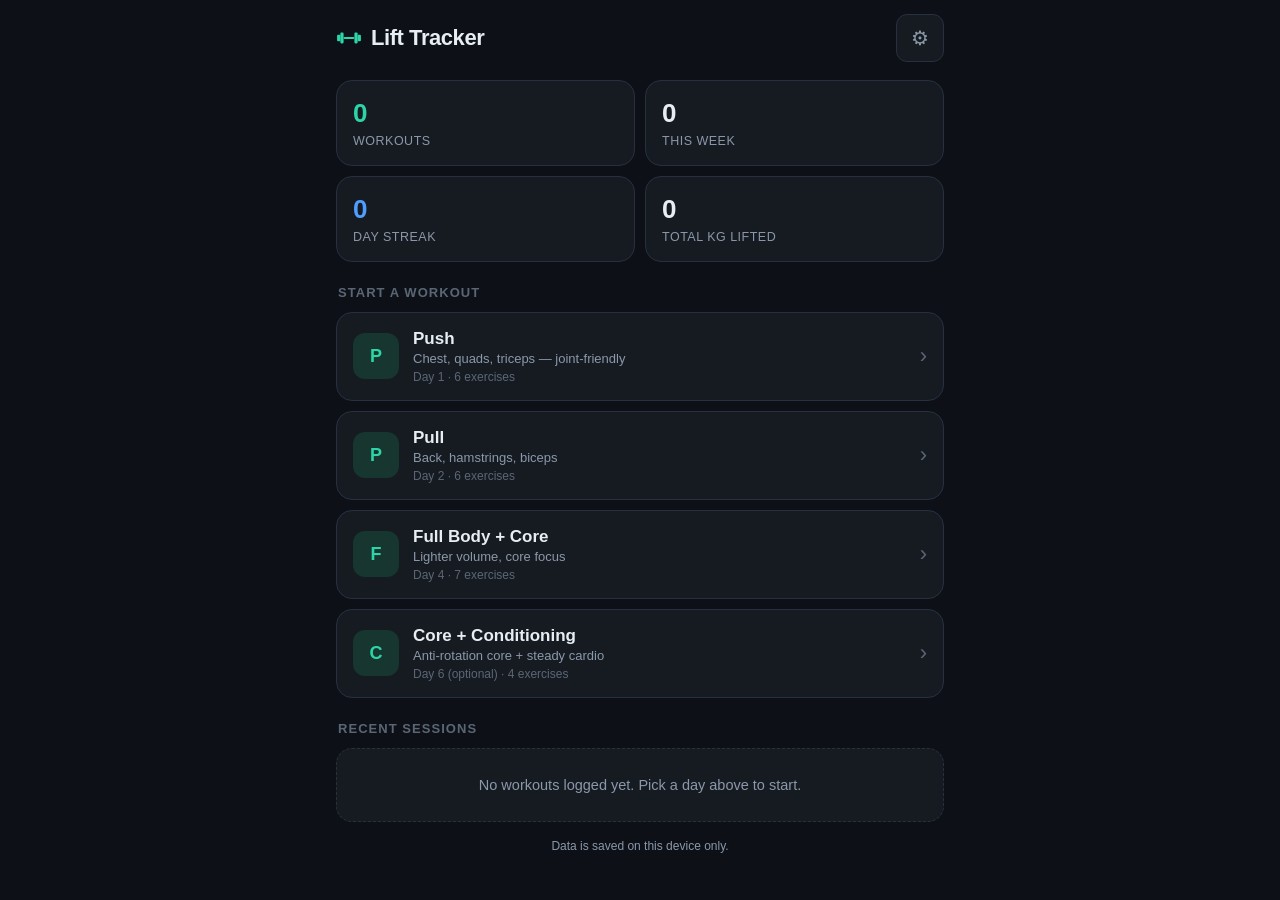
==== index.html @ 0fde4676 "Initial commit: Lift Tracker (mobile workout tracker PWA) Mobile-first workout tracker for the Fat L" ====
<!DOCTYPE html>
<html lang="en">
<head>
  <meta charset="UTF-8" />
  <meta name="viewport" content="width=device-width, initial-scale=1.0, viewport-fit=cover, maximum-scale=1.0, user-scalable=no" />
  <meta name="theme-color" content="#0d1117" />
  <title>Lift Tracker</title>

  <!-- PWA: installable + offline -->
  <link rel="manifest" href="manifest.webmanifest" />
  <link rel="icon" href="icon.svg" type="image/svg+xml" />
  <link rel="apple-touch-icon" href="icon.svg" />
  <meta name="apple-mobile-web-app-capable" content="yes" />
  <meta name="apple-mobile-web-app-status-bar-style" content="black-translucent" />
  <meta name="apple-mobile-web-app-title" content="Lift" />

  <link rel="stylesheet" href="css/styles.css" />
</head>
<body>
  <!-- The whole app renders into #app from js/app.js -->
  <div id="app"></div>

  <!-- Rest timer overlay (hidden until a set is completed) -->
  <div id="timer-sheet" class="sheet" hidden>
    <div class="sheet-backdrop" data-close-timer></div>
    <div class="sheet-body" role="dialog" aria-label="Rest timer">
      <div class="timer-label">REST</div>
      <div id="timer-count" class="timer-count">1:30</div>
      <svg class="timer-ring" viewBox="0 0 120 120" aria-hidden="true">
        <circle class="ring-track" cx="60" cy="60" r="54" />
        <circle id="ring-progress" class="ring-progress" cx="60" cy="60" r="54" />
      </svg>

      <div class="timer-presets" id="timer-presets"></div>

      <div class="timer-controls">
        <button class="tbtn" id="timer-minus">−15s</button>
        <button class="tbtn tbtn-pause" id="timer-pause">Pause</button>
        <button class="tbtn" id="timer-plus">+15s</button>
      </div>
      <button class="btn btn-ghost timer-skip" id="timer-skip">Skip rest</button>
    </div>
  </div>

  <script src="js/plan.js"></script>
  <script src="js/app.js"></script>
</body>
</html>
---- css/styles.css ----
/* =========================================================================
   Lift Tracker — mobile-first dark theme.
   Big tap targets, high contrast, glance-able in the gym.
   ========================================================================= */

:root {
  --bg: #0d1117;
  --bg-elev: #161b22;
  --bg-elev-2: #1c2430;
  --line: #283040;
  --text: #e6edf3;
  --text-dim: #8b98a9;
  --text-faint: #5b6675;
  --accent: #2dd4a7;      /* teal-green */
  --accent-dim: #16362f;
  --accent-2: #4f9dff;    /* blue for secondary stats */
  --warn: #f0a24b;
  --danger: #f2617a;
  --radius: 16px;
  --radius-sm: 11px;
  --tap: 48px;            /* min touch target */
  --safe-top: env(safe-area-inset-top, 0px);
  --safe-bottom: env(safe-area-inset-bottom, 0px);
}

* { box-sizing: border-box; -webkit-tap-highlight-color: transparent; }

html, body {
  margin: 0;
  padding: 0;
  background: var(--bg);
  color: var(--text);
  font-family: -apple-system, BlinkMacSystemFont, 'Segoe UI', Roboto, Helvetica, Arial, sans-serif;
  font-size: 16px;
  line-height: 1.4;
  -webkit-font-smoothing: antialiased;
  overscroll-behavior-y: none;
}

body { padding-bottom: calc(24px + var(--safe-bottom)); }

button { font-family: inherit; cursor: pointer; }
input { font-family: inherit; }

#app {
  max-width: 640px;
  margin: 0 auto;
  padding: calc(14px + var(--safe-top)) 16px 0;
}

/* ---------- Header ---------- */
.app-header {
  display: flex;
  align-items: center;
  justify-content: space-between;
  gap: 12px;
  margin-bottom: 18px;
}
.app-header h1 {
  font-size: 22px;
  font-weight: 800;
  letter-spacing: -0.02em;
  margin: 0;
  display: flex;
  align-items: center;
  gap: 9px;
}
.app-header .logo {
  width: 26px; height: 26px;
  display: inline-block;
}
.header-actions { display: flex; gap: 8px; }

/* ---------- Buttons ---------- */
.btn {
  display: inline-flex;
  align-items: center;
  justify-content: center;
  gap: 8px;
  min-height: var(--tap);
  padding: 0 18px;
  border: none;
  border-radius: var(--radius-sm);
  background: var(--accent);
  color: #05231c;
  font-size: 16px;
  font-weight: 700;
  transition: transform .06s ease, filter .15s ease;
}
.btn:active { transform: scale(.97); }
.btn-block { width: 100%; }
.btn-ghost {
  background: transparent;
  color: var(--text-dim);
  border: 1px solid var(--line);
}
.btn-danger { background: var(--danger); color: #2a0710; }
.btn-lg { min-height: 56px; font-size: 17px; }

.icon-btn {
  width: var(--tap); height: var(--tap);
  display: inline-flex; align-items: center; justify-content: center;
  background: var(--bg-elev);
  border: 1px solid var(--line);
  border-radius: var(--radius-sm);
  color: var(--text-dim);
  font-size: 20px;
}

/* ---------- Stat cards ---------- */
.stat-grid {
  display: grid;
  grid-template-columns: repeat(2, 1fr);
  gap: 10px;
  margin-bottom: 20px;
}
.stat {
  background: var(--bg-elev);
  border: 1px solid var(--line);
  border-radius: var(--radius);
  padding: 14px 16px;
}
.stat .num { font-size: 26px; font-weight: 800; letter-spacing: -0.02em; }
.stat .lbl { font-size: 12.5px; color: var(--text-dim); margin-top: 2px; text-transform: uppercase; letter-spacing: .04em; }
.stat.accent .num { color: var(--accent); }
.stat.blue .num { color: var(--accent-2); }

/* ---------- Section headings ---------- */
.section-title {
  font-size: 13px;
  text-transform: uppercase;
  letter-spacing: .08em;
  color: var(--text-faint);
  margin: 22px 2px 10px;
  font-weight: 700;
}

/* ---------- Resume banner ---------- */
.resume {
  background: linear-gradient(135deg, var(--accent-dim), var(--bg-elev));
  border: 1px solid #1e5346;
  border-radius: var(--radius);
  padding: 16px;
  margin-bottom: 18px;
  display: flex;
  align-items: center;
  justify-content: space-between;
  gap: 12px;
}
.resume .r-title { font-weight: 700; }
.resume .r-sub { font-size: 13px; color: var(--text-dim); margin-top: 2px; }

/* ---------- Day cards ---------- */
.day-card {
  width: 100%;
  text-align: left;
  background: var(--bg-elev);
  border: 1px solid var(--line);
  border-radius: var(--radius);
  padding: 16px;
  margin-bottom: 10px;
  display: flex;
  align-items: center;
  gap: 14px;
  color: var(--text);
}
.day-card:active { transform: scale(.99); }
.day-card .badge {
  flex: 0 0 auto;
  width: 46px; height: 46px;
  border-radius: 12px;
  background: var(--accent-dim);
  color: var(--accent);
  display: flex; align-items: center; justify-content: center;
  font-weight: 800; font-size: 18px;
}
.day-card .dc-name { font-weight: 700; font-size: 17px; }
.day-card .dc-sub { font-size: 13px; color: var(--text-dim); margin-top: 2px; }
.day-card .dc-meta { font-size: 12px; color: var(--text-faint); margin-top: 4px; }
.day-card .chev { margin-left: auto; color: var(--text-faint); font-size: 22px; }

/* ---------- History list ---------- */
.hist-item {
  background: var(--bg-elev);
  border: 1px solid var(--line);
  border-radius: var(--radius-sm);
  padding: 12px 14px;
  margin-bottom: 8px;
  display: flex;
  align-items: center;
  gap: 12px;
}
.hist-item .h-day { font-weight: 700; }
.hist-item .h-date { font-size: 12.5px; color: var(--text-dim); margin-top: 1px; }
.hist-item .h-vol { margin-left: auto; text-align: right; }
.hist-item .h-vol .v { font-weight: 700; color: var(--accent); }
.hist-item .h-vol .l { font-size: 11px; color: var(--text-faint); text-transform: uppercase; }

/* ---------- Personal bests ---------- */
.pb-row {
  display: flex; align-items: baseline; justify-content: space-between;
  padding: 11px 2px;
  border-bottom: 1px solid var(--line);
}
.pb-row:last-child { border-bottom: none; }
.pb-name { font-size: 14.5px; }
.pb-val { font-weight: 700; }
.pb-val small { color: var(--text-faint); font-weight: 500; font-size: 12px; }

/* ---------- Empty state ---------- */
.empty {
  text-align: center;
  color: var(--text-dim);
  padding: 26px 16px;
  background: var(--bg-elev);
  border: 1px dashed var(--line);
  border-radius: var(--radius);
  font-size: 14.5px;
}

/* ---------- Workout view ---------- */
.wk-head {
  display: flex; align-items: center; gap: 12px; margin-bottom: 6px;
}
.wk-head .wk-title { font-size: 20px; font-weight: 800; }
.wk-head .wk-sub { font-size: 13px; color: var(--text-dim); }
.wk-timerbar {
  display: flex; align-items: center; justify-content: space-between;
  gap: 10px;
  background: var(--bg-elev);
  border: 1px solid var(--line);
  border-radius: var(--radius-sm);
  padding: 10px 12px 10px 14px;
  margin: 12px 0 16px;
}
.wk-timerbar .tb-label { font-size: 13px; color: var(--text-dim); }
.wk-timerbar .tb-label b { color: var(--text); }
.rest-chips { display: flex; gap: 6px; flex-wrap: wrap; }
.chip {
  min-height: 38px;
  padding: 0 12px;
  border-radius: 9px;
  border: 1px solid var(--line);
  background: var(--bg-elev-2);
  color: var(--text-dim);
  font-size: 14px;
  font-weight: 600;
}
.chip.active { background: var(--accent); color: #05231c; border-color: var(--accent); }

/* warm-up */
.warmup {
  background: var(--bg-elev);
  border: 1px solid var(--line);
  border-radius: var(--radius);
  margin-bottom: 16px;
  overflow: hidden;
}
.warmup summary {
  list-style: none;
  padding: 14px 16px;
  font-weight: 700;
  display: flex; align-items: center; gap: 8px;
  cursor: pointer;
}
.warmup summary::-webkit-details-marker { display: none; }
.warmup summary .wu-i { color: var(--warn); }
.warmup ol { margin: 0; padding: 0 18px 14px 34px; color: var(--text-dim); font-size: 14px; }
.warmup li { margin: 5px 0; }

/* exercise block */
.exercise {
  background: var(--bg-elev);
  border: 1px solid var(--line);
  border-radius: var(--radius);
  margin-bottom: 12px;
  overflow: hidden;
}
.exercise.done-all { border-color: #1e5346; }
.ex-head { padding: 14px 16px 10px; }
.ex-title-row { display: flex; align-items: center; gap: 10px; }
.ex-name { font-weight: 700; font-size: 16.5px; flex: 1; }
.ex-target {
  font-size: 12px; color: var(--accent);
  background: var(--accent-dim); padding: 3px 9px; border-radius: 999px;
  white-space: nowrap;
}
.ex-note { font-size: 12.5px; color: var(--text-dim); margin-top: 6px; }

.sets { padding: 4px 10px 12px; }
.set-row {
  display: grid;
  grid-template-columns: 34px 1fr 1fr 52px;
  align-items: center;
  gap: 8px;
  padding: 6px 6px;
  border-radius: 10px;
}
.set-row.done { background: var(--accent-dim); }
.set-row .set-n {
  font-size: 13px; color: var(--text-faint); font-weight: 700; text-align: center;
}
.field { position: relative; }
.field input {
  width: 100%;
  height: 46px;
  background: var(--bg-elev-2);
  border: 1px solid var(--line);
  border-radius: 10px;
  color: var(--text);
  font-size: 17px;
  font-weight: 600;
  text-align: center;
  padding: 0 4px;
  -moz-appearance: textfield;
}
.field input::-webkit-outer-spin-button,
.field input::-webkit-inner-spin-button { -webkit-appearance: none; margin: 0; }
.field input:focus { outline: none; border-color: var(--accent); }
.field .unit {
  position: absolute; right: 8px; bottom: 4px;
  font-size: 9px; color: var(--text-faint); text-transform: uppercase; letter-spacing: .04em;
  pointer-events: none;
}
.field.hide-weight input { color: var(--text-faint); }

.set-check {
  width: 46px; height: 46px;
  border-radius: 12px;
  border: 2px solid var(--line);
  background: var(--bg-elev-2);
  color: var(--text-faint);
  font-size: 20px;
  display: flex; align-items: center; justify-content: center;
  transition: background .12s ease, border-color .12s ease, color .12s ease;
}
.set-check.on {
  background: var(--accent); border-color: var(--accent); color: #05231c;
}

.set-head {
  display: grid;
  grid-template-columns: 34px 1fr 1fr 52px;
  gap: 8px;
  padding: 0 6px 2px;
  font-size: 10.5px; color: var(--text-faint);
  text-transform: uppercase; letter-spacing: .05em; text-align: center;
}
.set-head span:first-child { text-align: center; }

.add-set {
  width: 100%;
  background: transparent;
  border: 1px dashed var(--line);
  color: var(--text-dim);
  border-radius: 10px;
  height: 40px;
  font-size: 13px;
  font-weight: 600;
  margin-top: 4px;
}

.last-hint {
  font-size: 11.5px; color: var(--text-faint);
  padding: 0 16px 12px;
}
.last-hint b { color: var(--text-dim); }

/* sticky finish bar */
.finish-bar {
  position: sticky;
  bottom: 0;
  margin: 18px -16px 0;
  padding: 12px 16px calc(12px + var(--safe-bottom));
  background: linear-gradient(to top, var(--bg) 60%, transparent);
  display: flex; gap: 10px;
}

/* ---------- Rest timer sheet ---------- */
.sheet { position: fixed; inset: 0; z-index: 50; display: flex; align-items: flex-end; }
.sheet[hidden] { display: none; }
.sheet-backdrop { position: absolute; inset: 0; background: rgba(0,0,0,.55); backdrop-filter: blur(2px); }
.sheet-body {
  position: relative;
  width: 100%;
  max-width: 640px;
  margin: 0 auto;
  background: var(--bg-elev);
  border: 1px solid var(--line);
  border-bottom: none;
  border-radius: 22px 22px 0 0;
  padding: 22px 20px calc(24px + var(--safe-bottom));
  text-align: center;
  animation: slideUp .22s ease;
}
@keyframes slideUp { from { transform: translateY(100%); } to { transform: translateY(0); } }

.timer-label { font-size: 12px; letter-spacing: .22em; color: var(--text-dim); font-weight: 700; }
.timer-count { font-size: 68px; font-weight: 800; letter-spacing: -0.02em; margin: 2px 0 6px; font-variant-numeric: tabular-nums; }
.timer-count.done { color: var(--accent); }

.timer-ring { position: absolute; top: 18px; right: 20px; width: 54px; height: 54px; transform: rotate(-90deg); }
.ring-track { fill: none; stroke: var(--line); stroke-width: 8; }
.ring-progress { fill: none; stroke: var(--accent); stroke-width: 8; stroke-linecap: round;
  stroke-dasharray: 339.292; stroke-dashoffset: 0; transition: stroke-dashoffset .3s linear; }

.timer-presets { display: flex; gap: 8px; justify-content: center; flex-wrap: wrap; margin: 6px 0 16px; }

.timer-controls { display: flex; gap: 10px; justify-content: center; margin-bottom: 12px; }
.tbtn {
  min-width: 88px; min-height: 52px;
  border-radius: 13px;
  border: 1px solid var(--line);
  background: var(--bg-elev-2);
  color: var(--text);
  font-size: 16px; font-weight: 700;
}
.tbtn-pause { background: var(--accent); color: #05231c; border-color: var(--accent); min-width: 120px; }
.tbtn-pause.paused { background: var(--warn); color: #2a1602; border-color: var(--warn); }
.timer-skip { width: 100%; }

/* ---------- Settings sheet reuse ---------- */
.settings-row {
  display: flex; align-items: center; justify-content: space-between;
  padding: 14px 2px; border-bottom: 1px solid var(--line);
}
.settings-row:last-child { border-bottom: none; }
.settings-row .sr-label { font-weight: 600; }
.settings-row .sr-sub { font-size: 12.5px; color: var(--text-dim); margin-top: 2px; }

/* toggle */
.toggle { width: 52px; height: 30px; border-radius: 999px; background: var(--line); border: none; position: relative; transition: background .15s; }
.toggle.on { background: var(--accent); }
.toggle::after { content: ''; position: absolute; top: 3px; left: 3px; width: 24px; height: 24px; border-radius: 50%; background: #fff; transition: transform .15s; }
.toggle.on::after { transform: translateX(22px); }

.mini-input {
  width: 84px; height: 44px; text-align: center;
  background: var(--bg-elev-2); border: 1px solid var(--line); border-radius: 10px;
  color: var(--text); font-size: 16px; font-weight: 700;
}

/* toast */
.toast {
  position: fixed; left: 50%; bottom: calc(20px + var(--safe-bottom));
  transform: translateX(-50%) translateY(20px);
  background: var(--bg-elev-2); color: var(--text);
  border: 1px solid var(--line); border-radius: 999px;
  padding: 11px 20px; font-size: 14px; font-weight: 600;
  opacity: 0; transition: opacity .2s, transform .2s; z-index: 60;
  pointer-events: none; box-shadow: 0 8px 30px rgba(0,0,0,.4);
}
.toast.show { opacity: 1; transform: translateX(-50%) translateY(0); }

.muted { color: var(--text-dim); }
.center { text-align: center; }
.mt8 { margin-top: 8px; } .mt16 { margin-top: 16px; }
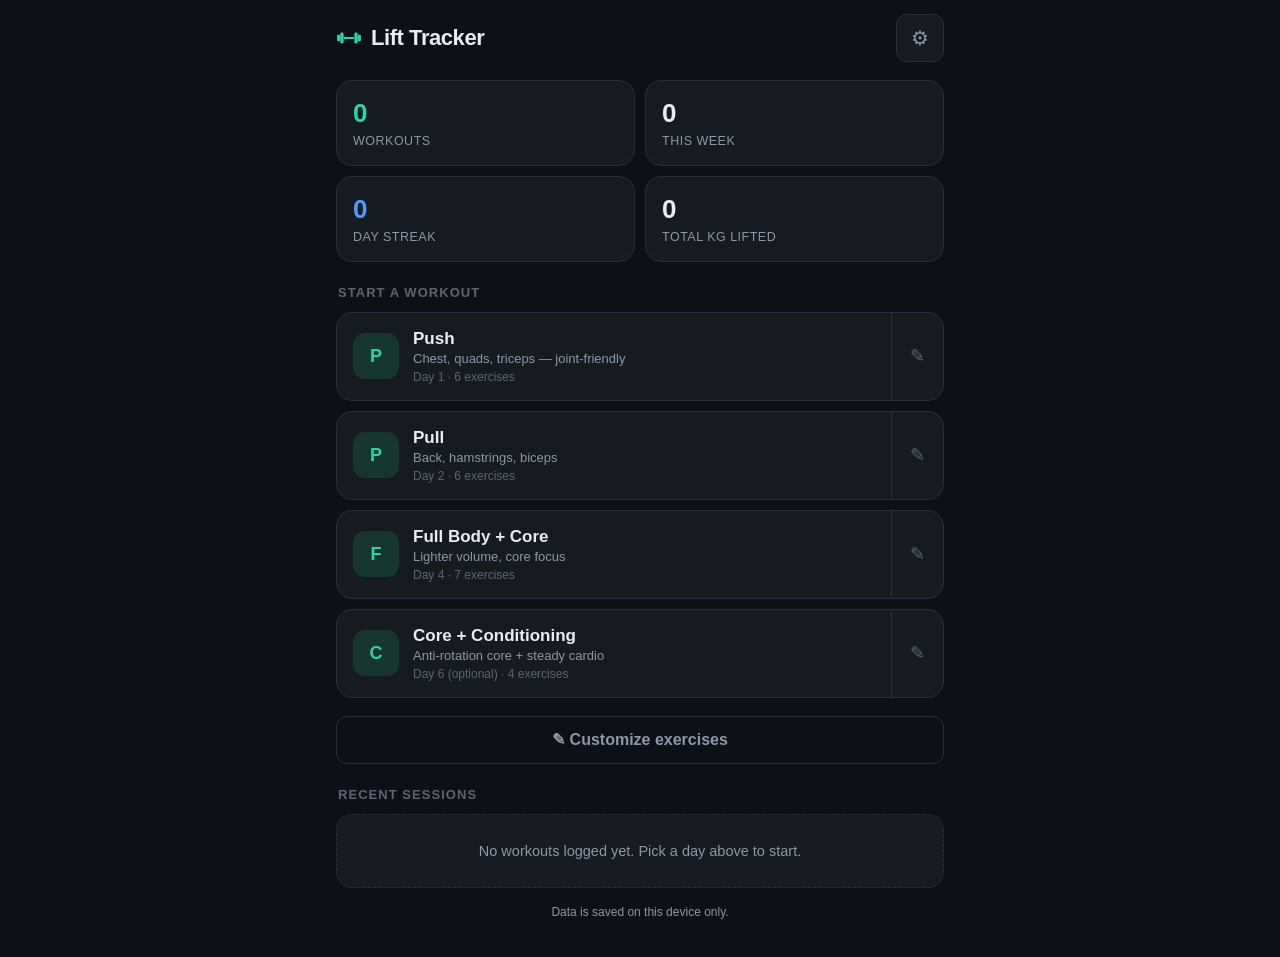
==== commit 2c304215: "Add a preloaded, searchable exercise library to pick from New "Add from library" flow in the plan ed" ====
--- a/index.html
+++ b/index.html
@@ -43,6 +43,7 @@
   </div>
 
   <script src="js/plan.js"></script>
+  <script src="js/exercises.js"></script>
   <script src="js/app.js"></script>
 </body>
 </html>
--- a/css/styles.css
+++ b/css/styles.css
@@ -152,19 +152,29 @@
 
 /* ---------- Day cards ---------- */
 .day-card {
-  width: 100%;
+  background: var(--bg-elev);
+  border: 1px solid var(--line);
+  border-radius: var(--radius);
+  margin-bottom: 10px;
+  display: flex;
+  align-items: stretch;
+  overflow: hidden;
+  color: var(--text);
+}
+.dc-hit {
+  flex: 1;
+  min-width: 0;
+  display: flex;
+  align-items: center;
+  gap: 14px;
+  padding: 16px;
+  background: transparent;
+  border: none;
+  color: inherit;
   text-align: left;
-  background: var(--bg-elev);
-  border: 1px solid var(--line);
-  border-radius: var(--radius);
-  padding: 16px;
-  margin-bottom: 10px;
-  display: flex;
-  align-items: center;
-  gap: 14px;
-  color: var(--text);
-}
-.day-card:active { transform: scale(.99); }
+}
+.dc-hit:active { transform: scale(.99); }
+.dc-text { min-width: 0; }
 .day-card .badge {
   flex: 0 0 auto;
   width: 46px; height: 46px;
@@ -177,10 +187,125 @@
 .day-card .dc-name { font-weight: 700; font-size: 17px; }
 .day-card .dc-sub { font-size: 13px; color: var(--text-dim); margin-top: 2px; }
 .day-card .dc-meta { font-size: 12px; color: var(--text-faint); margin-top: 4px; }
-.day-card .chev { margin-left: auto; color: var(--text-faint); font-size: 22px; }
+.day-card .chev { align-self: center; color: var(--text-faint); font-size: 22px; padding-right: 14px; }
+.dc-edit {
+  flex: 0 0 auto;
+  width: 52px;
+  background: transparent;
+  border: none;
+  border-left: 1px solid var(--line);
+  color: var(--text-faint);
+  font-size: 18px;
+}
+.dc-edit:active { background: var(--bg-elev-2); }
+
+/* ---------- Plan editor ---------- */
+.edit-row {
+  display: flex;
+  align-items: center;
+  gap: 10px;
+  background: var(--bg-elev);
+  border: 1px solid var(--line);
+  border-radius: var(--radius-sm);
+  padding: 12px 12px 12px 14px;
+  margin-bottom: 8px;
+}
+.edit-main { flex: 1; min-width: 0; }
+.edit-name { font-weight: 700; font-size: 15px; overflow: hidden; text-overflow: ellipsis; white-space: nowrap; }
+.edit-meta { font-size: 12px; color: var(--text-dim); margin-top: 2px; }
+.edit-actions { display: flex; gap: 4px; flex: 0 0 auto; }
+.mini-btn {
+  width: 38px; height: 38px;
+  border-radius: 9px;
+  border: 1px solid var(--line);
+  background: var(--bg-elev-2);
+  color: var(--text-dim);
+  font-size: 15px;
+  display: flex; align-items: center; justify-content: center;
+}
+.mini-btn:disabled { opacity: .35; }
+.mini-btn.danger { color: var(--danger); }
+.mini-btn.armed { background: var(--danger); color: #2a0710; border-color: var(--danger); }
+.btn.armed, .btn-ghost.armed { background: var(--warn); color: #2a1602; border-color: var(--warn); }
+
+/* ---------- Exercise library picker ---------- */
+.lib-search {
+  width: 100%;
+  height: 48px;
+  background: var(--bg-elev-2);
+  border: 1px solid var(--line);
+  border-radius: 11px;
+  color: var(--text);
+  font-size: 16px;
+  padding: 0 14px;
+  margin-bottom: 10px;
+}
+.lib-search:focus { outline: none; border-color: var(--accent); }
+.lib-group {
+  font-size: 12px;
+  text-transform: uppercase;
+  letter-spacing: .08em;
+  color: var(--text-faint);
+  font-weight: 700;
+  margin: 16px 2px 8px;
+}
+.lib-row {
+  width: 100%;
+  text-align: left;
+  color: var(--text);
+  font: inherit;
+  display: flex;
+  align-items: center;
+  gap: 10px;
+  background: var(--bg-elev);
+  border: 1px solid var(--line);
+  border-radius: var(--radius-sm);
+  padding: 12px 12px 12px 14px;
+  margin-bottom: 8px;
+}
+.lib-row:active { transform: scale(.99); }
+.lib-main { flex: 1; min-width: 0; }
+.lib-name { font-weight: 700; font-size: 15px; }
+.lib-warn { color: var(--warn); }
+.lib-meta { font-size: 12px; color: var(--text-dim); margin-top: 2px; }
+.lib-caution { color: var(--warn); }
+.lib-row .chev { color: var(--text-faint); font-size: 22px; flex: 0 0 auto; }
+
+/* caution banner (shown when pre-filling a flagged exercise) */
+.caution-banner {
+  background: rgba(240, 162, 75, 0.12);
+  border: 1px solid var(--warn);
+  color: var(--warn);
+  border-radius: var(--radius-sm);
+  padding: 11px 14px;
+  font-size: 13px;
+  font-weight: 600;
+  margin-bottom: 14px;
+}
+
+/* ---------- Forms (exercise editor) ---------- */
+.form { display: flex; flex-direction: column; gap: 12px; }
+.fld { display: flex; flex-direction: column; gap: 6px; }
+.fld > span { font-size: 12.5px; color: var(--text-dim); font-weight: 600; padding-left: 2px; }
+.fld input, .fld select {
+  height: 48px;
+  background: var(--bg-elev-2);
+  border: 1px solid var(--line);
+  border-radius: 11px;
+  color: var(--text);
+  font-size: 16px;
+  padding: 0 12px;
+}
+.fld input:focus, .fld select:focus { outline: none; border-color: var(--accent); }
+.fld-row { display: flex; gap: 10px; }
+.fld-row .fld { flex: 1; }
 
 /* ---------- History list ---------- */
 .hist-item {
+  width: 100%;
+  text-align: left;
+  color: var(--text);
+  font: inherit;
   background: var(--bg-elev);
   border: 1px solid var(--line);
   border-radius: var(--radius-sm);
@@ -190,6 +315,7 @@
   align-items: center;
   gap: 12px;
 }
+.hist-item:active { transform: scale(.99); }
 .hist-item .h-day { font-weight: 700; }
 .hist-item .h-date { font-size: 12.5px; color: var(--text-dim); margin-top: 1px; }
 .hist-item .h-vol { margin-left: auto; text-align: right; }
@@ -217,6 +343,63 @@
   border-radius: var(--radius);
   font-size: 14.5px;
 }
+
+/* ---------- Progression (dashboard cards) ---------- */
+.prog-card {
+  display: flex;
+  align-items: center;
+  gap: 12px;
+  background: linear-gradient(135deg, var(--accent-dim), var(--bg-elev));
+  border: 1px solid #1e5346;
+  border-radius: var(--radius-sm);
+  padding: 12px 14px;
+  margin-bottom: 8px;
+}
+.prog-card .prog-i {
+  flex: 0 0 auto;
+  width: 34px; height: 34px;
+  border-radius: 9px;
+  background: var(--accent);
+  color: #05231c;
+  display: flex; align-items: center; justify-content: center;
+  font-weight: 800; font-size: 16px;
+}
+.prog-main { flex: 1; min-width: 0; }
+.prog-card .prog-name { font-weight: 700; font-size: 15px; }
+.prog-card .prog-detail { font-size: 12px; color: var(--text-dim); margin-top: 2px; }
+.prog-card .prog-next { margin-left: auto; font-weight: 800; color: var(--accent); white-space: nowrap; }
+
+/* ---------- Progression (in-workout hint) ---------- */
+.prog-hint {
+  display: block;
+  width: calc(100% - 32px);
+  margin: 0 16px 12px;
+  text-align: left;
+  background: var(--accent-dim);
+  border: 1px solid #1e5346;
+  color: var(--text);
+  border-radius: 10px;
+  padding: 10px 12px;
+  font-size: 13px;
+  font-weight: 600;
+}
+.prog-hint b { color: var(--accent); }
+.prog-hint.static { font-weight: 500; }
+
+/* ---------- Charts ---------- */
+.chart-cap { font-size: 13px; font-weight: 600; color: var(--text-dim); margin-bottom: 8px; }
+.chart-cap .muted { font-weight: 500; }
+.mini-select {
+  max-width: 62%;
+  background: var(--bg-elev-2);
+  color: var(--text);
+  border: 1px solid var(--line);
+  border-radius: 8px;
+  padding: 7px 8px;
+  font-size: 12.5px;
+  font-weight: 600;
+}
+.stat svg { display: block; overflow: visible; }
 
 /* ---------- Workout view ---------- */
 .wk-head {
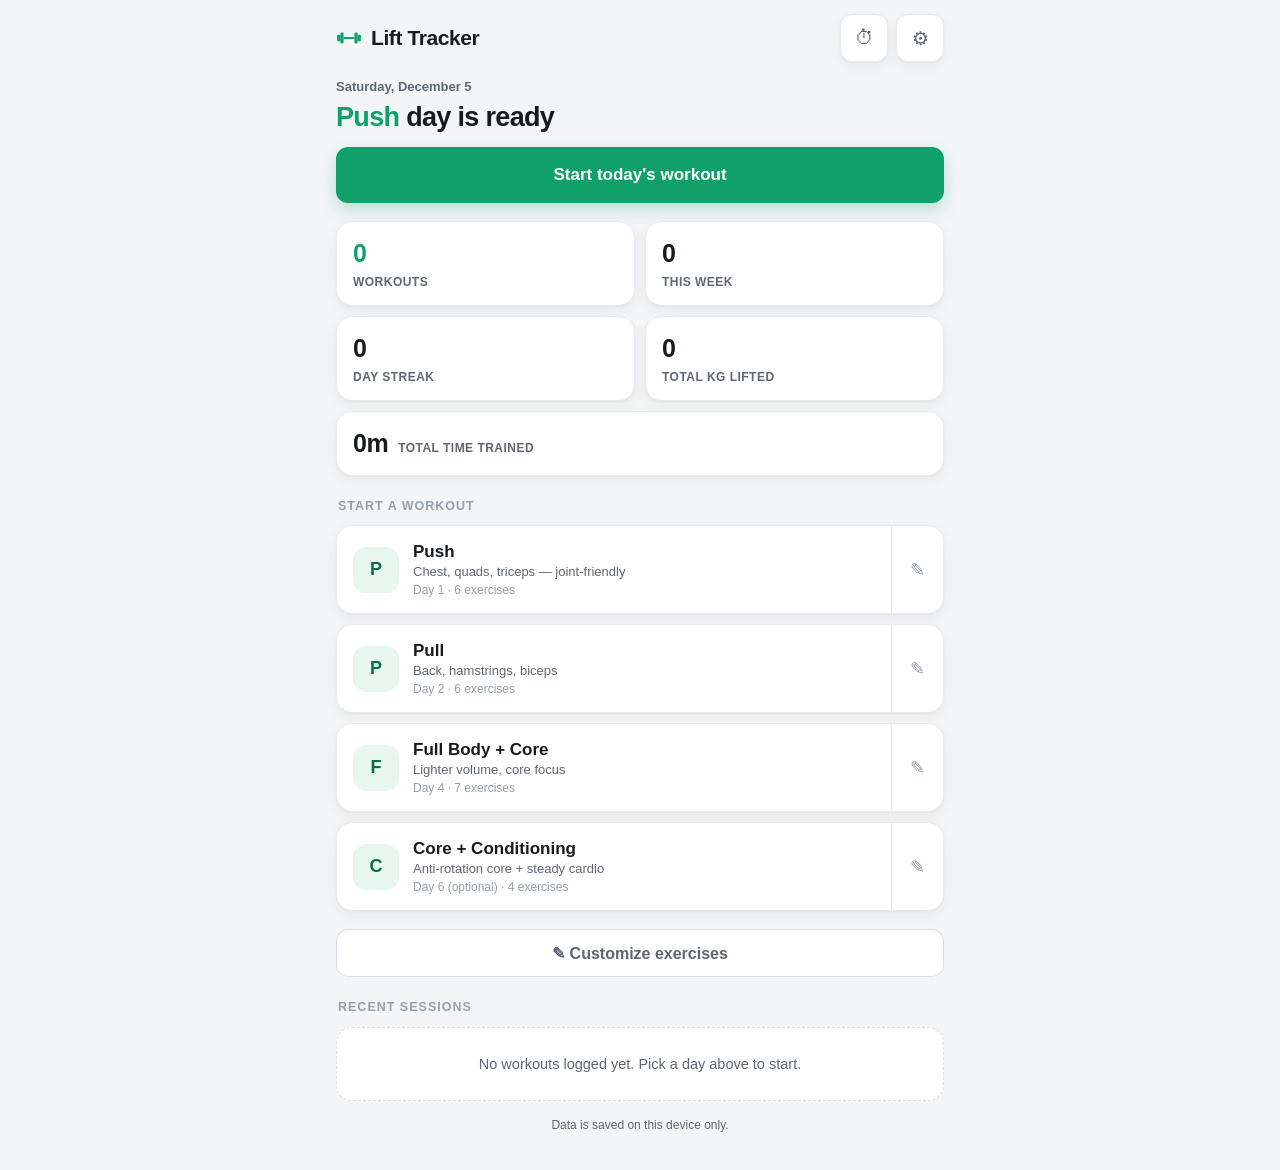
==== commit 34399ee2: "Redesign: light & clean theme (locked direction B) Ports the chosen "light & clean" look into the ap" ====
--- a/index.html
+++ b/index.html
@@ -3,7 +3,7 @@
 <head>
   <meta charset="UTF-8" />
   <meta name="viewport" content="width=device-width, initial-scale=1.0, viewport-fit=cover, maximum-scale=1.0, user-scalable=no" />
-  <meta name="theme-color" content="#0d1117" />
+  <meta name="theme-color" content="#f3f5f7" />
   <title>Lift Tracker</title>
 
   <!-- PWA: installable + offline -->
@@ -11,7 +11,7 @@
   <link rel="icon" href="icon.svg" type="image/svg+xml" />
   <link rel="apple-touch-icon" href="icon.svg" />
   <meta name="apple-mobile-web-app-capable" content="yes" />
-  <meta name="apple-mobile-web-app-status-bar-style" content="black-translucent" />
+  <meta name="apple-mobile-web-app-status-bar-style" content="default" />
   <meta name="apple-mobile-web-app-title" content="Lift" />
 
   <link rel="stylesheet" href="css/styles.css" />
--- a/css/styles.css
+++ b/css/styles.css
@@ -1,24 +1,33 @@
 /* =========================================================================
-   Lift Tracker — mobile-first dark theme.
-   Big tap targets, high contrast, glance-able in the gym.
+   Lift Tracker — light & clean theme.
+   Soft off-white ground, white cards, hairline borders, one refined emerald
+   accent used sparingly. Mobile-first, big tap targets, glance-able.
    ========================================================================= */
 
 :root {
-  --bg: #0d1117;
-  --bg-elev: #161b22;
-  --bg-elev-2: #1c2430;
-  --line: #283040;
-  --text: #e6edf3;
-  --text-dim: #8b98a9;
-  --text-faint: #5b6675;
-  --accent: #2dd4a7;      /* teal-green */
-  --accent-dim: #16362f;
-  --accent-2: #4f9dff;    /* blue for secondary stats */
-  --warn: #f0a24b;
-  --danger: #f2617a;
+  color-scheme: light;
+  --bg: #f3f5f7;            /* page canvas */
+  --bg-elev: #ffffff;       /* cards */
+  --bg-elev-2: #eef1f4;     /* inputs / secondary surface */
+  --line: #e7ebef;          /* hairline border */
+  --line-strong: #d9dfe5;
+  --text: #171a1f;          /* ink */
+  --text-dim: #5f6772;      /* secondary */
+  --text-faint: #97a0ab;    /* faint / captions */
+  --accent: #10a06a;        /* emerald */
+  --accent-ink: #0b6e49;    /* emerald text on tint */
+  --accent-dim: #e7f6ef;    /* emerald tint */
+  --accent-line: #cfeade;   /* emerald hairline */
+  --warn: #b9770e;          /* amber (cautions) */
+  --warn-tint: #fbf1de;
+  --warn-line: #efdcb6;
+  --danger: #d1493f;
+  --on-accent: #ffffff;
   --radius: 16px;
-  --radius-sm: 11px;
-  --tap: 48px;            /* min touch target */
+  --radius-sm: 12px;
+  --tap: 48px;
+  --shadow-sm: 0 1px 2px rgba(18,28,24,.04), 0 4px 14px rgba(18,28,24,.05);
+  --shadow-cta: 0 6px 16px rgba(16,160,106,.26);
   --safe-top: env(safe-area-inset-top, 0px);
   --safe-bottom: env(safe-area-inset-bottom, 0px);
 }
@@ -40,7 +49,7 @@
 body { padding-bottom: calc(24px + var(--safe-bottom)); }
 
 button { font-family: inherit; cursor: pointer; }
-input { font-family: inherit; }
+input, select { font-family: inherit; }
 
 #app {
   max-width: 640px;
@@ -54,21 +63,18 @@
   align-items: center;
   justify-content: space-between;
   gap: 12px;
-  margin-bottom: 18px;
+  margin-bottom: 16px;
 }
 .app-header h1 {
-  font-size: 22px;
-  font-weight: 800;
+  font-size: 21px;
+  font-weight: 700;
   letter-spacing: -0.02em;
   margin: 0;
   display: flex;
   align-items: center;
   gap: 9px;
 }
-.app-header .logo {
-  width: 26px; height: 26px;
-  display: inline-block;
-}
+.app-header .logo { width: 26px; height: 26px; display: inline-block; }
 .header-actions { display: flex; gap: 8px; }
 
 /* ---------- Buttons ---------- */
@@ -82,19 +88,21 @@
   border: none;
   border-radius: var(--radius-sm);
   background: var(--accent);
-  color: #05231c;
+  color: var(--on-accent);
   font-size: 16px;
-  font-weight: 700;
+  font-weight: 600;
+  box-shadow: var(--shadow-cta);
   transition: transform .06s ease, filter .15s ease;
 }
 .btn:active { transform: scale(.97); }
 .btn-block { width: 100%; }
 .btn-ghost {
-  background: transparent;
+  background: var(--bg-elev);
   color: var(--text-dim);
-  border: 1px solid var(--line);
-}
-.btn-danger { background: var(--danger); color: #2a0710; }
+  border: 1px solid var(--line-strong);
+  box-shadow: none;
+}
+.btn-danger { background: var(--danger); color: #fff; box-shadow: none; }
 .btn-lg { min-height: 56px; font-size: 17px; }
 
 .icon-btn {
@@ -104,8 +112,18 @@
   border: 1px solid var(--line);
   border-radius: var(--radius-sm);
   color: var(--text-dim);
-  font-size: 20px;
-}
+  font-size: 19px;
+  box-shadow: var(--shadow-sm);
+}
+
+/* ---------- Dashboard hero ---------- */
+.hero { margin-bottom: 18px; }
+.hero-date { font-size: 13px; color: var(--text-dim); font-weight: 600; }
+.hero-title {
+  font-size: 27px; font-weight: 800; letter-spacing: -0.025em;
+  line-height: 1.15; color: var(--text); margin: 6px 0 14px;
+}
+.hero-title span { color: var(--accent); }
 
 /* ---------- Stat cards ---------- */
 .stat-grid {
@@ -119,15 +137,36 @@
   border: 1px solid var(--line);
   border-radius: var(--radius);
   padding: 14px 16px;
-}
-.stat .num { font-size: 26px; font-weight: 800; letter-spacing: -0.02em; }
-.stat .lbl { font-size: 12.5px; color: var(--text-dim); margin-top: 2px; text-transform: uppercase; letter-spacing: .04em; }
+  box-shadow: var(--shadow-sm);
+}
+.stat .num { font-size: 25px; font-weight: 700; letter-spacing: -0.02em; color: var(--text); font-variant-numeric: tabular-nums; }
+.stat .lbl { font-size: 12px; color: var(--text-dim); margin-top: 3px; text-transform: uppercase; letter-spacing: .04em; font-weight: 600; }
 .stat.accent .num { color: var(--accent); }
-.stat.blue .num { color: var(--accent-2); }
+.stat.blue .num { color: var(--text); }
+.stat.wide { grid-column: 1 / -1; display: flex; align-items: baseline; gap: 10px; }
+.stat.wide .num { color: var(--text); }
+.stat.wide .lbl { margin-top: 0; }
+.stat svg { display: block; overflow: visible; }
+
+/* live elapsed clock in the workout header */
+.wk-elapsed {
+  flex: 0 0 auto;
+  align-self: center;
+  background: var(--bg-elev);
+  border: 1px solid var(--line);
+  border-radius: 999px;
+  padding: 6px 12px;
+  font-size: 15px;
+  font-weight: 700;
+  font-variant-numeric: tabular-nums;
+  color: var(--text);
+  box-shadow: var(--shadow-sm);
+}
+.wk-elapsed::before { content: '⏱ '; font-weight: 400; }
 
 /* ---------- Section headings ---------- */
 .section-title {
-  font-size: 13px;
+  font-size: 12.5px;
   text-transform: uppercase;
   letter-spacing: .08em;
   color: var(--text-faint);
@@ -137,8 +176,8 @@
 
 /* ---------- Resume banner ---------- */
 .resume {
-  background: linear-gradient(135deg, var(--accent-dim), var(--bg-elev));
-  border: 1px solid #1e5346;
+  background: var(--accent-dim);
+  border: 1px solid var(--accent-line);
   border-radius: var(--radius);
   padding: 16px;
   margin-bottom: 18px;
@@ -147,7 +186,7 @@
   justify-content: space-between;
   gap: 12px;
 }
-.resume .r-title { font-weight: 700; }
+.resume .r-title { font-weight: 700; color: var(--accent-ink); }
 .resume .r-sub { font-size: 13px; color: var(--text-dim); margin-top: 2px; }
 
 /* ---------- Day cards ---------- */
@@ -160,55 +199,45 @@
   align-items: stretch;
   overflow: hidden;
   color: var(--text);
+  box-shadow: var(--shadow-sm);
 }
 .dc-hit {
-  flex: 1;
-  min-width: 0;
-  display: flex;
-  align-items: center;
-  gap: 14px;
+  flex: 1; min-width: 0;
+  display: flex; align-items: center; gap: 14px;
   padding: 16px;
-  background: transparent;
-  border: none;
-  color: inherit;
-  text-align: left;
+  background: transparent; border: none; color: inherit; text-align: left;
 }
 .dc-hit:active { transform: scale(.99); }
 .dc-text { min-width: 0; }
 .day-card .badge {
   flex: 0 0 auto;
   width: 46px; height: 46px;
-  border-radius: 12px;
+  border-radius: 13px;
   background: var(--accent-dim);
-  color: var(--accent);
+  color: var(--accent-ink);
   display: flex; align-items: center; justify-content: center;
-  font-weight: 800; font-size: 18px;
+  font-weight: 700; font-size: 18px;
 }
 .day-card .dc-name { font-weight: 700; font-size: 17px; }
 .day-card .dc-sub { font-size: 13px; color: var(--text-dim); margin-top: 2px; }
 .day-card .dc-meta { font-size: 12px; color: var(--text-faint); margin-top: 4px; }
 .day-card .chev { align-self: center; color: var(--text-faint); font-size: 22px; padding-right: 14px; }
 .dc-edit {
-  flex: 0 0 auto;
-  width: 52px;
-  background: transparent;
-  border: none;
-  border-left: 1px solid var(--line);
-  color: var(--text-faint);
-  font-size: 18px;
+  flex: 0 0 auto; width: 52px;
+  background: transparent; border: none; border-left: 1px solid var(--line);
+  color: var(--text-faint); font-size: 18px;
 }
 .dc-edit:active { background: var(--bg-elev-2); }
 
 /* ---------- Plan editor ---------- */
 .edit-row {
-  display: flex;
-  align-items: center;
-  gap: 10px;
+  display: flex; align-items: center; gap: 10px;
   background: var(--bg-elev);
   border: 1px solid var(--line);
   border-radius: var(--radius-sm);
   padding: 12px 12px 12px 14px;
   margin-bottom: 8px;
+  box-shadow: var(--shadow-sm);
 }
 .edit-main { flex: 1; min-width: 0; }
 .edit-name { font-weight: 700; font-size: 15px; overflow: hidden; text-overflow: ellipsis; white-space: nowrap; }
@@ -216,52 +245,41 @@
 .edit-actions { display: flex; gap: 4px; flex: 0 0 auto; }
 .mini-btn {
   width: 38px; height: 38px;
-  border-radius: 9px;
+  border-radius: 10px;
   border: 1px solid var(--line);
   background: var(--bg-elev-2);
   color: var(--text-dim);
   font-size: 15px;
   display: flex; align-items: center; justify-content: center;
 }
-.mini-btn:disabled { opacity: .35; }
+.mini-btn:disabled { opacity: .4; }
 .mini-btn.danger { color: var(--danger); }
-.mini-btn.armed { background: var(--danger); color: #2a0710; border-color: var(--danger); }
-.btn.armed, .btn-ghost.armed { background: var(--warn); color: #2a1602; border-color: var(--warn); }
+.mini-btn.armed { background: var(--danger); color: #fff; border-color: var(--danger); }
+.btn.armed, .btn-ghost.armed { background: var(--danger); color: #fff; border-color: var(--danger); }
 
 /* ---------- Exercise library picker ---------- */
 .lib-search {
-  width: 100%;
-  height: 48px;
-  background: var(--bg-elev-2);
-  border: 1px solid var(--line);
-  border-radius: 11px;
-  color: var(--text);
-  font-size: 16px;
-  padding: 0 14px;
+  width: 100%; height: 48px;
+  background: var(--bg-elev);
+  border: 1px solid var(--line-strong);
+  border-radius: var(--radius-sm);
+  color: var(--text); font-size: 16px; padding: 0 14px;
   margin-bottom: 10px;
 }
 .lib-search:focus { outline: none; border-color: var(--accent); }
 .lib-group {
-  font-size: 12px;
-  text-transform: uppercase;
-  letter-spacing: .08em;
-  color: var(--text-faint);
-  font-weight: 700;
-  margin: 16px 2px 8px;
+  font-size: 12px; text-transform: uppercase; letter-spacing: .08em;
+  color: var(--text-faint); font-weight: 700; margin: 16px 2px 8px;
 }
 .lib-row {
-  width: 100%;
-  text-align: left;
-  color: var(--text);
-  font: inherit;
-  display: flex;
-  align-items: center;
-  gap: 10px;
+  width: 100%; text-align: left; color: var(--text); font: inherit;
+  display: flex; align-items: center; gap: 10px;
   background: var(--bg-elev);
   border: 1px solid var(--line);
   border-radius: var(--radius-sm);
   padding: 12px 12px 12px 14px;
   margin-bottom: 8px;
+  box-shadow: var(--shadow-sm);
 }
 .lib-row:active { transform: scale(.99); }
 .lib-main { flex: 1; min-width: 0; }
@@ -273,13 +291,12 @@
 
 /* caution banner (shown when pre-filling a flagged exercise) */
 .caution-banner {
-  background: rgba(240, 162, 75, 0.12);
-  border: 1px solid var(--warn);
+  background: var(--warn-tint);
+  border: 1px solid var(--warn-line);
   color: var(--warn);
   border-radius: var(--radius-sm);
   padding: 11px 14px;
-  font-size: 13px;
-  font-weight: 600;
+  font-size: 13px; font-weight: 600;
   margin-bottom: 14px;
 }
 
@@ -289,12 +306,10 @@
 .fld > span { font-size: 12.5px; color: var(--text-dim); font-weight: 600; padding-left: 2px; }
 .fld input, .fld select {
   height: 48px;
-  background: var(--bg-elev-2);
-  border: 1px solid var(--line);
-  border-radius: 11px;
-  color: var(--text);
-  font-size: 16px;
-  padding: 0 12px;
+  background: var(--bg-elev);
+  border: 1px solid var(--line-strong);
+  border-radius: var(--radius-sm);
+  color: var(--text); font-size: 16px; padding: 0 12px;
 }
 .fld input:focus, .fld select:focus { outline: none; border-color: var(--accent); }
 .fld-row { display: flex; gap: 10px; }
@@ -302,35 +317,31 @@
 
 /* ---------- History list ---------- */
 .hist-item {
-  width: 100%;
-  text-align: left;
-  color: var(--text);
-  font: inherit;
-  background: var(--bg-elev);
-  border: 1px solid var(--line);
-  border-radius: var(--radius-sm);
-  padding: 12px 14px;
+  width: 100%; text-align: left; color: var(--text); font: inherit;
+  background: var(--bg-elev);
+  border: 1px solid var(--line);
+  border-radius: var(--radius-sm);
+  padding: 13px 15px;
   margin-bottom: 8px;
-  display: flex;
-  align-items: center;
-  gap: 12px;
+  display: flex; align-items: center; gap: 12px;
+  box-shadow: var(--shadow-sm);
 }
 .hist-item:active { transform: scale(.99); }
 .hist-item .h-day { font-weight: 700; }
-.hist-item .h-date { font-size: 12.5px; color: var(--text-dim); margin-top: 1px; }
+.hist-item .h-date { font-size: 12.5px; color: var(--text-faint); margin-top: 1px; }
 .hist-item .h-vol { margin-left: auto; text-align: right; }
-.hist-item .h-vol .v { font-weight: 700; color: var(--accent); }
+.hist-item .h-vol .v { font-weight: 700; color: var(--accent); font-variant-numeric: tabular-nums; }
 .hist-item .h-vol .l { font-size: 11px; color: var(--text-faint); text-transform: uppercase; }
 
 /* ---------- Personal bests ---------- */
 .pb-row {
   display: flex; align-items: baseline; justify-content: space-between;
-  padding: 11px 2px;
+  padding: 12px 2px;
   border-bottom: 1px solid var(--line);
 }
 .pb-row:last-child { border-bottom: none; }
 .pb-name { font-size: 14.5px; }
-.pb-val { font-weight: 700; }
+.pb-val { font-weight: 700; font-variant-numeric: tabular-nums; }
 .pb-val small { color: var(--text-faint); font-weight: 500; font-size: 12px; }
 
 /* ---------- Empty state ---------- */
@@ -339,102 +350,92 @@
   color: var(--text-dim);
   padding: 26px 16px;
   background: var(--bg-elev);
-  border: 1px dashed var(--line);
+  border: 1px dashed var(--line-strong);
   border-radius: var(--radius);
   font-size: 14.5px;
 }
 
 /* ---------- Progression (dashboard cards) ---------- */
 .prog-card {
-  display: flex;
-  align-items: center;
-  gap: 12px;
-  background: linear-gradient(135deg, var(--accent-dim), var(--bg-elev));
-  border: 1px solid #1e5346;
-  border-radius: var(--radius-sm);
-  padding: 12px 14px;
+  display: flex; align-items: center; gap: 12px;
+  background: var(--accent-dim);
+  border: 1px solid var(--accent-line);
+  border-radius: var(--radius-sm);
+  padding: 13px 14px;
   margin-bottom: 8px;
 }
 .prog-card .prog-i {
-  flex: 0 0 auto;
-  width: 34px; height: 34px;
-  border-radius: 9px;
-  background: var(--accent);
-  color: #05231c;
+  flex: 0 0 auto; width: 36px; height: 36px;
+  border-radius: 11px;
+  background: var(--accent); color: var(--on-accent);
   display: flex; align-items: center; justify-content: center;
-  font-weight: 800; font-size: 16px;
+  font-weight: 700; font-size: 16px;
 }
 .prog-main { flex: 1; min-width: 0; }
-.prog-card .prog-name { font-weight: 700; font-size: 15px; }
+.prog-card .prog-name { font-weight: 700; font-size: 15px; color: var(--text); }
 .prog-card .prog-detail { font-size: 12px; color: var(--text-dim); margin-top: 2px; }
-.prog-card .prog-next { margin-left: auto; font-weight: 800; color: var(--accent); white-space: nowrap; }
+.prog-card .prog-next {
+  margin-left: auto; font-weight: 700; color: var(--on-accent);
+  background: var(--accent); padding: 8px 12px; border-radius: 11px; white-space: nowrap; font-size: 13px;
+}
 
 /* ---------- Progression (in-workout hint) ---------- */
 .prog-hint {
-  display: block;
-  width: calc(100% - 32px);
-  margin: 0 16px 12px;
-  text-align: left;
+  display: block; width: calc(100% - 28px);
+  margin: 0 14px 12px; text-align: left;
   background: var(--accent-dim);
-  border: 1px solid #1e5346;
+  border: 1px solid var(--accent-line);
   color: var(--text);
-  border-radius: 10px;
+  border-radius: 11px;
   padding: 10px 12px;
-  font-size: 13px;
-  font-weight: 600;
-}
-.prog-hint b { color: var(--accent); }
+  font-size: 13px; font-weight: 600;
+}
+.prog-hint b { color: var(--accent-ink); }
 .prog-hint.static { font-weight: 500; }
 
 /* ---------- Charts ---------- */
-.chart-cap { font-size: 13px; font-weight: 600; color: var(--text-dim); margin-bottom: 8px; }
+.chart-cap { font-size: 12.5px; font-weight: 600; color: var(--text-dim); margin-bottom: 10px; }
 .chart-cap .muted { font-weight: 500; }
 .mini-select {
   max-width: 62%;
-  background: var(--bg-elev-2);
+  background: var(--bg-elev);
   color: var(--text);
-  border: 1px solid var(--line);
-  border-radius: 8px;
+  border: 1px solid var(--line-strong);
+  border-radius: 9px;
   padding: 7px 8px;
-  font-size: 12.5px;
-  font-weight: 600;
-}
-.stat svg { display: block; overflow: visible; }
+  font-size: 12.5px; font-weight: 600;
+}
 
 /* ---------- Workout view ---------- */
-.wk-head {
-  display: flex; align-items: center; gap: 12px; margin-bottom: 6px;
-}
-.wk-head .wk-title { font-size: 20px; font-weight: 800; }
+.wk-head { display: flex; align-items: center; gap: 12px; margin-bottom: 6px; }
+.wk-head .wk-title { font-size: 20px; font-weight: 700; letter-spacing: -0.01em; }
 .wk-head .wk-sub { font-size: 13px; color: var(--text-dim); }
 .wk-timerbar {
-  display: flex; align-items: center; justify-content: space-between;
-  gap: 10px;
+  display: flex; align-items: center; justify-content: space-between; gap: 10px;
   background: var(--bg-elev);
   border: 1px solid var(--line);
   border-radius: var(--radius-sm);
   padding: 10px 12px 10px 14px;
   margin: 12px 0 16px;
+  box-shadow: var(--shadow-sm);
 }
 .wk-timerbar .tb-label { font-size: 13px; color: var(--text-dim); }
 .wk-timerbar .tb-label b { color: var(--text); }
 .rest-chips { display: flex; gap: 6px; flex-wrap: wrap; }
 .chip {
-  min-height: 38px;
-  padding: 0 12px;
-  border-radius: 9px;
-  border: 1px solid var(--line);
-  background: var(--bg-elev-2);
+  min-height: 38px; padding: 0 12px;
+  border-radius: 10px;
+  border: 1px solid var(--line-strong);
+  background: var(--bg-elev);
   color: var(--text-dim);
-  font-size: 14px;
-  font-weight: 600;
-}
-.chip.active { background: var(--accent); color: #05231c; border-color: var(--accent); }
+  font-size: 14px; font-weight: 600;
+}
+.chip.active { background: var(--accent); color: var(--on-accent); border-color: var(--accent); }
 
 /* warm-up */
 .warmup {
-  background: var(--bg-elev);
-  border: 1px solid var(--line);
+  background: var(--warn-tint);
+  border: 1px solid var(--warn-line);
   border-radius: var(--radius);
   margin-bottom: 16px;
   overflow: hidden;
@@ -442,13 +443,13 @@
 .warmup summary {
   list-style: none;
   padding: 14px 16px;
-  font-weight: 700;
+  font-weight: 700; color: #7a4d08;
   display: flex; align-items: center; gap: 8px;
   cursor: pointer;
 }
 .warmup summary::-webkit-details-marker { display: none; }
 .warmup summary .wu-i { color: var(--warn); }
-.warmup ol { margin: 0; padding: 0 18px 14px 34px; color: var(--text-dim); font-size: 14px; }
+.warmup ol { margin: 0; padding: 0 18px 14px 34px; color: #8a6318; font-size: 14px; }
 .warmup li { margin: 5px 0; }
 
 /* exercise block */
@@ -458,48 +459,44 @@
   border-radius: var(--radius);
   margin-bottom: 12px;
   overflow: hidden;
-}
-.exercise.done-all { border-color: #1e5346; }
+  box-shadow: var(--shadow-sm);
+}
+.exercise.done-all { border-color: var(--accent-line); }
 .ex-head { padding: 14px 16px 10px; }
 .ex-title-row { display: flex; align-items: center; gap: 10px; }
 .ex-name { font-weight: 700; font-size: 16.5px; flex: 1; }
 .ex-target {
-  font-size: 12px; color: var(--accent);
-  background: var(--accent-dim); padding: 3px 9px; border-radius: 999px;
-  white-space: nowrap;
+  font-size: 12px; color: var(--accent-ink);
+  background: var(--accent-dim); padding: 4px 10px; border-radius: 999px;
+  white-space: nowrap; font-weight: 600;
 }
 .ex-note { font-size: 12.5px; color: var(--text-dim); margin-top: 6px; }
 
 .sets { padding: 4px 10px 12px; }
 .set-row {
   display: grid;
-  grid-template-columns: 34px 1fr 1fr 52px;
+  grid-template-columns: 22px 1fr 1fr 46px 30px;
   align-items: center;
-  gap: 8px;
-  padding: 6px 6px;
+  gap: 6px;
+  padding: 6px 4px;
   border-radius: 10px;
 }
 .set-row.done { background: var(--accent-dim); }
-.set-row .set-n {
-  font-size: 13px; color: var(--text-faint); font-weight: 700; text-align: center;
-}
+.set-row .set-n { font-size: 13px; color: var(--text-faint); font-weight: 700; text-align: center; }
 .field { position: relative; }
 .field input {
-  width: 100%;
-  height: 46px;
+  width: 100%; height: 46px;
   background: var(--bg-elev-2);
   border: 1px solid var(--line);
   border-radius: 10px;
   color: var(--text);
-  font-size: 17px;
-  font-weight: 600;
-  text-align: center;
-  padding: 0 4px;
-  -moz-appearance: textfield;
+  font-size: 17px; font-weight: 600; text-align: center;
+  padding: 0 4px; -moz-appearance: textfield;
+  font-variant-numeric: tabular-nums;
 }
 .field input::-webkit-outer-spin-button,
 .field input::-webkit-inner-spin-button { -webkit-appearance: none; margin: 0; }
-.field input:focus { outline: none; border-color: var(--accent); }
+.field input:focus { outline: none; border-color: var(--accent); background: var(--bg-elev); }
 .field .unit {
   position: absolute; right: 8px; bottom: 4px;
   font-size: 9px; color: var(--text-faint); text-transform: uppercase; letter-spacing: .04em;
@@ -510,76 +507,89 @@
 .set-check {
   width: 46px; height: 46px;
   border-radius: 12px;
-  border: 2px solid var(--line);
-  background: var(--bg-elev-2);
+  border: 1.5px solid var(--line-strong);
+  background: var(--bg-elev);
   color: var(--text-faint);
   font-size: 20px;
   display: flex; align-items: center; justify-content: center;
   transition: background .12s ease, border-color .12s ease, color .12s ease;
 }
-.set-check.on {
-  background: var(--accent); border-color: var(--accent); color: #05231c;
-}
+.set-check.on { background: var(--accent); border-color: var(--accent); color: var(--on-accent); }
 
 .set-head {
   display: grid;
-  grid-template-columns: 34px 1fr 1fr 52px;
-  gap: 8px;
-  padding: 0 6px 2px;
+  grid-template-columns: 22px 1fr 1fr 46px 30px;
+  gap: 6px;
+  padding: 0 4px 2px;
   font-size: 10.5px; color: var(--text-faint);
   text-transform: uppercase; letter-spacing: .05em; text-align: center;
 }
 .set-head span:first-child { text-align: center; }
+
+/* delete-set button */
+.set-del {
+  width: 30px; height: 46px;
+  border: none; background: transparent;
+  color: var(--text-faint); font-size: 14px; border-radius: 8px;
+}
+.set-del:active { background: var(--bg-elev-2); color: var(--danger); }
+
+/* per-exercise actions in a workout (swap / remove) */
+.ex-actions { display: flex; gap: 8px; padding: 0 14px 12px; }
+.ex-action {
+  flex: 1; height: 38px;
+  border: 1px solid var(--line-strong);
+  background: var(--bg-elev);
+  color: var(--text-dim);
+  border-radius: 10px;
+  font-size: 13px; font-weight: 600;
+}
+.ex-action.danger { color: var(--danger); }
+.ex-action.armed { background: var(--danger); color: #fff; border-color: var(--danger); }
 
 .add-set {
   width: 100%;
   background: transparent;
-  border: 1px dashed var(--line);
+  border: 1px dashed var(--line-strong);
   color: var(--text-dim);
   border-radius: 10px;
   height: 40px;
-  font-size: 13px;
-  font-weight: 600;
+  font-size: 13px; font-weight: 600;
   margin-top: 4px;
 }
 
-.last-hint {
-  font-size: 11.5px; color: var(--text-faint);
-  padding: 0 16px 12px;
-}
+.last-hint { font-size: 11.5px; color: var(--text-faint); padding: 0 16px 12px; }
 .last-hint b { color: var(--text-dim); }
 
 /* sticky finish bar */
 .finish-bar {
-  position: sticky;
-  bottom: 0;
+  position: sticky; bottom: 0;
   margin: 18px -16px 0;
   padding: 12px 16px calc(12px + var(--safe-bottom));
-  background: linear-gradient(to top, var(--bg) 60%, transparent);
+  background: linear-gradient(to top, var(--bg) 62%, transparent);
   display: flex; gap: 10px;
 }
 
 /* ---------- Rest timer sheet ---------- */
 .sheet { position: fixed; inset: 0; z-index: 50; display: flex; align-items: flex-end; }
 .sheet[hidden] { display: none; }
-.sheet-backdrop { position: absolute; inset: 0; background: rgba(0,0,0,.55); backdrop-filter: blur(2px); }
+.sheet-backdrop { position: absolute; inset: 0; background: rgba(20,26,31,.42); backdrop-filter: blur(2px); }
 .sheet-body {
   position: relative;
-  width: 100%;
-  max-width: 640px;
-  margin: 0 auto;
+  width: 100%; max-width: 640px; margin: 0 auto;
   background: var(--bg-elev);
   border: 1px solid var(--line);
   border-bottom: none;
   border-radius: 22px 22px 0 0;
   padding: 22px 20px calc(24px + var(--safe-bottom));
   text-align: center;
+  box-shadow: 0 -8px 40px rgba(20,30,26,.18);
   animation: slideUp .22s ease;
 }
 @keyframes slideUp { from { transform: translateY(100%); } to { transform: translateY(0); } }
 
-.timer-label { font-size: 12px; letter-spacing: .22em; color: var(--text-dim); font-weight: 700; }
-.timer-count { font-size: 68px; font-weight: 800; letter-spacing: -0.02em; margin: 2px 0 6px; font-variant-numeric: tabular-nums; }
+.timer-label { font-size: 12px; letter-spacing: .22em; color: var(--text-faint); font-weight: 700; }
+.timer-count { font-size: 68px; font-weight: 800; letter-spacing: -0.02em; margin: 2px 0 6px; font-variant-numeric: tabular-nums; color: var(--text); }
 .timer-count.done { color: var(--accent); }
 
 .timer-ring { position: absolute; top: 18px; right: 20px; width: 54px; height: 54px; transform: rotate(-90deg); }
@@ -593,16 +603,16 @@
 .tbtn {
   min-width: 88px; min-height: 52px;
   border-radius: 13px;
-  border: 1px solid var(--line);
+  border: 1px solid var(--line-strong);
   background: var(--bg-elev-2);
   color: var(--text);
   font-size: 16px; font-weight: 700;
 }
-.tbtn-pause { background: var(--accent); color: #05231c; border-color: var(--accent); min-width: 120px; }
-.tbtn-pause.paused { background: var(--warn); color: #2a1602; border-color: var(--warn); }
+.tbtn-pause { background: var(--accent); color: var(--on-accent); border-color: var(--accent); min-width: 120px; }
+.tbtn-pause.paused { background: var(--warn); color: #fff; border-color: var(--warn); }
 .timer-skip { width: 100%; }
 
-/* ---------- Settings sheet reuse ---------- */
+/* ---------- Settings ---------- */
 .settings-row {
   display: flex; align-items: center; justify-content: space-between;
   padding: 14px 2px; border-bottom: 1px solid var(--line);
@@ -612,26 +622,27 @@
 .settings-row .sr-sub { font-size: 12.5px; color: var(--text-dim); margin-top: 2px; }
 
 /* toggle */
-.toggle { width: 52px; height: 30px; border-radius: 999px; background: var(--line); border: none; position: relative; transition: background .15s; }
+.toggle { width: 52px; height: 30px; border-radius: 999px; background: var(--line-strong); border: none; position: relative; transition: background .15s; }
 .toggle.on { background: var(--accent); }
-.toggle::after { content: ''; position: absolute; top: 3px; left: 3px; width: 24px; height: 24px; border-radius: 50%; background: #fff; transition: transform .15s; }
+.toggle::after { content: ''; position: absolute; top: 3px; left: 3px; width: 24px; height: 24px; border-radius: 50%; background: #fff; box-shadow: 0 1px 2px rgba(0,0,0,.2); transition: transform .15s; }
 .toggle.on::after { transform: translateX(22px); }
 
 .mini-input {
   width: 84px; height: 44px; text-align: center;
-  background: var(--bg-elev-2); border: 1px solid var(--line); border-radius: 10px;
+  background: var(--bg-elev); border: 1px solid var(--line-strong); border-radius: 10px;
   color: var(--text); font-size: 16px; font-weight: 700;
 }
 
-/* toast */
+/* toast — dark chip for contrast on the light UI */
 .toast {
-  position: fixed; left: 50%; bottom: calc(20px + var(--safe-bottom));
+  position: fixed; left: 50%; bottom: calc(96px + var(--safe-bottom));
   transform: translateX(-50%) translateY(20px);
-  background: var(--bg-elev-2); color: var(--text);
-  border: 1px solid var(--line); border-radius: 999px;
+  max-width: calc(100% - 32px); text-align: center;
+  background: #22272e; color: #fff;
+  border-radius: 999px;
   padding: 11px 20px; font-size: 14px; font-weight: 600;
   opacity: 0; transition: opacity .2s, transform .2s; z-index: 60;
-  pointer-events: none; box-shadow: 0 8px 30px rgba(0,0,0,.4);
+  pointer-events: none; box-shadow: 0 8px 30px rgba(20,30,26,.28);
 }
 .toast.show { opacity: 1; transform: translateX(-50%) translateY(0); }
 
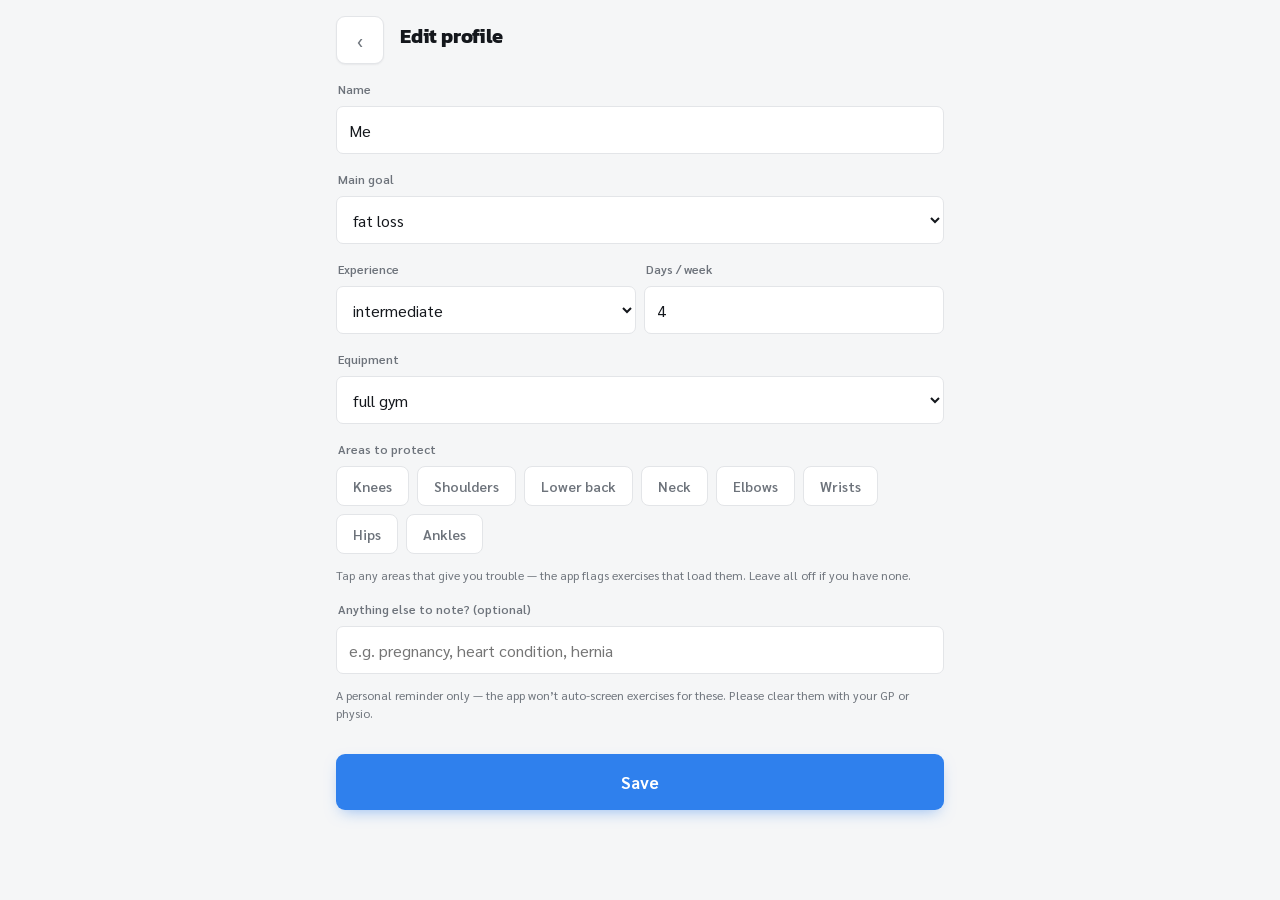
==== commit b839d8e8: "WIP redesign: CSS system, tab-bar shell, Home/Workout/History/You split, theme applier Co-Authored-B" ====
--- a/index.html
+++ b/index.html
@@ -3,7 +3,8 @@
 <head>
   <meta charset="UTF-8" />
   <meta name="viewport" content="width=device-width, initial-scale=1.0, viewport-fit=cover, maximum-scale=1.0, user-scalable=no" />
-  <meta name="theme-color" content="#f3f5f7" />
+  <meta name="theme-color" content="#f5f6f7" media="(prefers-color-scheme: light)" />
+  <meta name="theme-color" content="#0b0c0f" media="(prefers-color-scheme: dark)" />
   <title>Lift Tracker</title>
 
   <!-- PWA: installable + offline -->
@@ -13,6 +14,11 @@
   <meta name="apple-mobile-web-app-capable" content="yes" />
   <meta name="apple-mobile-web-app-status-bar-style" content="default" />
   <meta name="apple-mobile-web-app-title" content="Lift" />
+
+  <!-- Type: Kanit (display / numbers) + Sarabun (body / UI) -->
+  <link rel="preconnect" href="https://fonts.googleapis.com" />
+  <link rel="preconnect" href="https://fonts.gstatic.com" crossorigin />
+  <link rel="stylesheet" href="https://fonts.googleapis.com/css2?family=Kanit:wght@500;600;700&family=Sarabun:wght@400;500;600;700&display=swap" />
 
   <link rel="stylesheet" href="css/styles.css" />
 </head>
--- a/css/styles.css
+++ b/css/styles.css
@@ -1,37 +1,140 @@
 /* =========================================================================
-   Lift Tracker — light & clean theme.
-   Soft off-white ground, white cards, hairline borders, one refined emerald
-   accent used sparingly. Mobile-first, big tap targets, glance-able.
+   Lift Tracker — design-system rebuild (Kanit + Sarabun · Crisp · 8px).
+   Blue pulse on a cool light ground; full dark theme. Matches the two
+   approved mockups. Class names/data-attributes are unchanged — this file
+   only restyles them and adds the new .tabbar / .felt components.
    ========================================================================= */
 
+/* -------------------------------------------------------------------------
+   THEME TOKENS
+   Light on bare :root · dark redefined under the media query AND [data-theme].
+   ------------------------------------------------------------------------- */
 :root {
   color-scheme: light;
-  --bg: #f3f5f7;            /* page canvas */
+
+  /* surfaces */
+  --bg: #f5f6f7;            /* page canvas */
   --bg-elev: #ffffff;       /* cards */
   --bg-elev-2: #eef1f4;     /* inputs / secondary surface */
-  --line: #e7ebef;          /* hairline border */
-  --line-strong: #d9dfe5;
-  --text: #171a1f;          /* ink */
-  --text-dim: #5f6772;      /* secondary */
-  --text-faint: #97a0ab;    /* faint / captions */
-  --accent: #10a06a;        /* emerald */
-  --accent-ink: #0b6e49;    /* emerald text on tint */
-  --accent-dim: #e7f6ef;    /* emerald tint */
-  --accent-line: #cfeade;   /* emerald hairline */
-  --warn: #b9770e;          /* amber (cautions) */
-  --warn-tint: #fbf1de;
+  --card: var(--bg-elev);
+  --card-2: var(--bg-elev-2);
+
+  /* lines */
+  --line: #ecedef;          /* hairline border */
+  --line-strong: #e3e5e8;
+
+  /* ink */
+  --text: #14171c;
+  --text-dim: #6d737b;
+  --text-faint: #9aa1aa;
+
+  /* accent (blue pulse) */
+  --accent: #2f80ed;
+  --accent-ink: #175fb8;
+  --accent-dim: #e9f1fe;
+  --accent-line: #cfe1fb;
+  --on-accent: #ffffff;
+
+  /* caution / danger */
+  --warn: #b9770e;
+  --warn-tint: #f9f0dd;
   --warn-line: #efdcb6;
   --danger: #d1493f;
-  --on-accent: #ffffff;
-  --radius: 16px;
-  --radius-sm: 12px;
+
+  /* feel (effort ladder) */
+  --feel-easy: #1f9d57;
+  --feel-ok: #2f80ed;
+  --feel-hard: #b9770e;
+  --feel-pain: #d1493f;
+
+  /* radius — CRISP (card/button 9 · input/cell 7 · chip/tag 8) */
+  --r-card: 9px;
+  --r-control: 9px;
+  --r-input: 7px;
+  --r-tag: 8px;
+  --radius: var(--r-card);      /* legacy alias → crisp */
+  --radius-sm: var(--r-input);  /* legacy alias → crisp */
+
+  /* type */
+  --ff-display: "Kanit", "Helvetica Neue", system-ui, sans-serif;
+  --ff-body: "Sarabun", system-ui, -apple-system, sans-serif;
+
+  /* metrics */
   --tap: 48px;
-  --shadow-sm: 0 1px 2px rgba(18,28,24,.04), 0 4px 14px rgba(18,28,24,.05);
-  --shadow-cta: 0 6px 16px rgba(16,160,106,.26);
   --safe-top: env(safe-area-inset-top, 0px);
   --safe-bottom: env(safe-area-inset-bottom, 0px);
-}
-
+
+  /* elevation */
+  --shadow-sm: 0 1px 2px rgba(20, 23, 28, .06);
+  --shadow: 0 1px 2px rgba(20, 23, 28, .05), 0 8px 24px rgba(20, 23, 28, .07);
+  --shadow-cta: 0 6px 16px -6px rgba(47, 128, 237, .55);
+}
+
+@media (prefers-color-scheme: dark) {
+  :root:not([data-theme="light"]) {
+    color-scheme: dark;
+    --bg: #0b0c0f;
+    --bg-elev: #15171d;
+    --bg-elev-2: #1c1f27;
+    --card: var(--bg-elev);
+    --card-2: var(--bg-elev-2);
+    --line: #24272f;
+    --line-strong: #2f333c;
+    --text: #f0f2f5;
+    --text-dim: #9aa2ad;
+    --text-faint: #666d78;
+    --accent: #3f86d6;
+    --accent-ink: #ffffff;
+    --accent-dim: rgba(63, 134, 214, .15);
+    --accent-line: rgba(63, 134, 214, .38);
+    --on-accent: #ffffff;
+    --warn: #f2a838;
+    --warn-tint: rgba(242, 168, 56, .13);
+    --warn-line: rgba(242, 168, 56, .32);
+    --danger: #f26060;
+    --feel-easy: #48cc8c;
+    --feel-ok: #5aa6f0;
+    --feel-hard: #f2a838;
+    --feel-pain: #f26060;
+    --shadow-sm: 0 1px 2px rgba(0, 0, 0, .4);
+    --shadow: 0 1px 2px rgba(0, 0, 0, .4), 0 10px 30px rgba(0, 0, 0, .5);
+    --shadow-cta: 0 0 0 1px rgba(63, 134, 214, .24), 0 8px 24px -10px rgba(63, 134, 214, .5);
+  }
+}
+
+:root[data-theme="dark"] {
+  color-scheme: dark;
+  --bg: #0b0c0f;
+  --bg-elev: #15171d;
+  --bg-elev-2: #1c1f27;
+  --card: var(--bg-elev);
+  --card-2: var(--bg-elev-2);
+  --line: #24272f;
+  --line-strong: #2f333c;
+  --text: #f0f2f5;
+  --text-dim: #9aa2ad;
+  --text-faint: #666d78;
+  --accent: #3f86d6;
+  --accent-ink: #ffffff;
+  --accent-dim: rgba(63, 134, 214, .15);
+  --accent-line: rgba(63, 134, 214, .38);
+  --on-accent: #ffffff;
+  --warn: #f2a838;
+  --warn-tint: rgba(242, 168, 56, .13);
+  --warn-line: rgba(242, 168, 56, .32);
+  --danger: #f26060;
+  --feel-easy: #48cc8c;
+  --feel-ok: #5aa6f0;
+  --feel-hard: #f2a838;
+  --feel-pain: #f26060;
+  --shadow-sm: 0 1px 2px rgba(0, 0, 0, .4);
+  --shadow: 0 1px 2px rgba(0, 0, 0, .4), 0 10px 30px rgba(0, 0, 0, .5);
+  --shadow-cta: 0 0 0 1px rgba(63, 134, 214, .24), 0 8px 24px -10px rgba(63, 134, 214, .5);
+}
+
+/* -------------------------------------------------------------------------
+   BASE
+   ------------------------------------------------------------------------- */
 * { box-sizing: border-box; -webkit-tap-highlight-color: transparent; }
 
 html, body {
@@ -39,11 +142,27 @@
   padding: 0;
   background: var(--bg);
   color: var(--text);
-  font-family: -apple-system, BlinkMacSystemFont, 'Segoe UI', Roboto, Helvetica, Arial, sans-serif;
+  font-family: var(--ff-body);
   font-size: 16px;
-  line-height: 1.4;
+  line-height: 1.5;
   -webkit-font-smoothing: antialiased;
   overscroll-behavior-y: none;
+}
+
+/* a soft top glow under the dark canvas */
+@media (prefers-color-scheme: dark) {
+  :root:not([data-theme="light"]) body {
+    background:
+      radial-gradient(120% 80% at 50% -10%, rgba(63, 134, 214, .10), transparent 60%),
+      var(--bg);
+    background-attachment: fixed;
+  }
+}
+:root[data-theme="dark"] body {
+  background:
+    radial-gradient(120% 80% at 50% -10%, rgba(63, 134, 214, .10), transparent 60%),
+    var(--bg);
+  background-attachment: fixed;
 }
 
 body { padding-bottom: calc(24px + var(--safe-bottom)); }
@@ -54,43 +173,51 @@
 #app {
   max-width: 640px;
   margin: 0 auto;
-  padding: calc(14px + var(--safe-top)) 16px 0;
-}
-
-/* ---------- Header ---------- */
+  padding: calc(16px + var(--safe-top)) 16px 0;
+}
+/* leave room for a fixed bottom tab bar when app.js renders one */
+body:has(.tabbar) #app { padding-bottom: calc(88px + var(--safe-bottom)); }
+
+/* -------------------------------------------------------------------------
+   HEADER
+   ------------------------------------------------------------------------- */
 .app-header {
   display: flex;
   align-items: center;
   justify-content: space-between;
-  gap: 12px;
+  gap: 16px;
   margin-bottom: 16px;
 }
 .app-header h1 {
-  font-size: 21px;
+  font-family: var(--ff-display);
+  font-size: 20px;
   font-weight: 700;
-  letter-spacing: -0.02em;
+  letter-spacing: -0.01em;
   margin: 0;
   display: flex;
   align-items: center;
-  gap: 9px;
+  gap: 8px;
 }
 .app-header .logo { width: 26px; height: 26px; display: inline-block; }
 .header-actions { display: flex; gap: 8px; }
 
-/* ---------- Buttons ---------- */
+/* -------------------------------------------------------------------------
+   BUTTONS
+   ------------------------------------------------------------------------- */
 .btn {
   display: inline-flex;
   align-items: center;
   justify-content: center;
   gap: 8px;
   min-height: var(--tap);
-  padding: 0 18px;
+  padding: 0 16px;
   border: none;
-  border-radius: var(--radius-sm);
+  border-radius: var(--r-control);
   background: var(--accent);
   color: var(--on-accent);
+  font-family: var(--ff-body);
   font-size: 16px;
-  font-weight: 600;
+  font-weight: 700;
   box-shadow: var(--shadow-cta);
   transition: transform .06s ease, filter .15s ease;
 }
@@ -109,41 +236,53 @@
   width: var(--tap); height: var(--tap);
   display: inline-flex; align-items: center; justify-content: center;
   background: var(--bg-elev);
-  border: 1px solid var(--line);
-  border-radius: var(--radius-sm);
+  border: 1px solid var(--line-strong);
+  border-radius: var(--r-control);
   color: var(--text-dim);
   font-size: 19px;
   box-shadow: var(--shadow-sm);
 }
 
-/* ---------- Dashboard hero ---------- */
-.hero { margin-bottom: 18px; }
+/* -------------------------------------------------------------------------
+   DASHBOARD HERO
+   ------------------------------------------------------------------------- */
+.hero { margin-bottom: 16px; }
 .hero-date { font-size: 13px; color: var(--text-dim); font-weight: 600; }
 .hero-title {
-  font-size: 27px; font-weight: 800; letter-spacing: -0.025em;
-  line-height: 1.15; color: var(--text); margin: 6px 0 14px;
+  font-family: var(--ff-display);
+  font-size: 26px; font-weight: 700; letter-spacing: -0.02em;
+  line-height: 1.1; color: var(--text); margin: 8px 0 16px;
 }
 .hero-title span { color: var(--accent); }
 
-/* ---------- Stat cards ---------- */
+/* -------------------------------------------------------------------------
+   STAT CARDS
+   ------------------------------------------------------------------------- */
 .stat-grid {
   display: grid;
   grid-template-columns: repeat(2, 1fr);
-  gap: 10px;
-  margin-bottom: 20px;
+  gap: 8px;
+  margin-bottom: 24px;
 }
 .stat {
   background: var(--bg-elev);
   border: 1px solid var(--line);
-  border-radius: var(--radius);
-  padding: 14px 16px;
+  border-radius: var(--r-card);
+  padding: 16px;
   box-shadow: var(--shadow-sm);
 }
-.stat .num { font-size: 25px; font-weight: 700; letter-spacing: -0.02em; color: var(--text); font-variant-numeric: tabular-nums; }
-.stat .lbl { font-size: 12px; color: var(--text-dim); margin-top: 3px; text-transform: uppercase; letter-spacing: .04em; font-weight: 600; }
+.stat .num {
+  font-family: var(--ff-display);
+  font-size: 22px; font-weight: 700; letter-spacing: -0.01em;
+  color: var(--text); font-variant-numeric: tabular-nums; line-height: 1.05;
+}
+.stat .lbl {
+  font-size: 11px; color: var(--text-faint); margin-top: 6px;
+  text-transform: uppercase; letter-spacing: .06em; font-weight: 600;
+}
 .stat.accent .num { color: var(--accent); }
 .stat.blue .num { color: var(--text); }
-.stat.wide { grid-column: 1 / -1; display: flex; align-items: baseline; gap: 10px; }
+.stat.wide { grid-column: 1 / -1; display: flex; align-items: baseline; gap: 8px; }
 .stat.wide .num { color: var(--text); }
 .stat.wide .lbl { margin-top: 0; }
 .stat svg { display: block; overflow: visible; }
@@ -152,49 +291,56 @@
 .wk-elapsed {
   flex: 0 0 auto;
   align-self: center;
-  background: var(--bg-elev);
-  border: 1px solid var(--line);
-  border-radius: 999px;
+  background: var(--accent-dim);
+  border: 1px solid var(--accent-line);
+  border-radius: var(--r-tag);
   padding: 6px 12px;
-  font-size: 15px;
-  font-weight: 700;
+  font-family: var(--ff-display);
+  font-size: 14px;
+  font-weight: 600;
   font-variant-numeric: tabular-nums;
-  color: var(--text);
-  box-shadow: var(--shadow-sm);
+  color: var(--accent-ink);
 }
 .wk-elapsed::before { content: '⏱ '; font-weight: 400; }
 
-/* ---------- Section headings ---------- */
+/* -------------------------------------------------------------------------
+   SECTION HEADINGS
+   ------------------------------------------------------------------------- */
 .section-title {
-  font-size: 12.5px;
+  font-size: 12px;
   text-transform: uppercase;
   letter-spacing: .08em;
-  color: var(--text-faint);
-  margin: 22px 2px 10px;
+  color: var(--text-dim);
+  margin: 24px 2px 8px;
   font-weight: 700;
 }
-
-/* ---------- Resume banner ---------- */
+.mt24 { margin-top: 24px; }
+
+/* -------------------------------------------------------------------------
+   RESUME BANNER
+   ------------------------------------------------------------------------- */
 .resume {
   background: var(--accent-dim);
   border: 1px solid var(--accent-line);
-  border-radius: var(--radius);
+  border-radius: var(--r-card);
   padding: 16px;
-  margin-bottom: 18px;
+  margin-bottom: 16px;
   display: flex;
   align-items: center;
   justify-content: space-between;
-  gap: 12px;
+  gap: 16px;
 }
 .resume .r-title { font-weight: 700; color: var(--accent-ink); }
 .resume .r-sub { font-size: 13px; color: var(--text-dim); margin-top: 2px; }
 
-/* ---------- Day cards ---------- */
+/* -------------------------------------------------------------------------
+   DAY CARDS
+   ------------------------------------------------------------------------- */
 .day-card {
   background: var(--bg-elev);
   border: 1px solid var(--line);
-  border-radius: var(--radius);
-  margin-bottom: 10px;
+  border-radius: var(--r-card);
+  margin-bottom: 8px;
   display: flex;
   align-items: stretch;
   overflow: hidden;
@@ -203,7 +349,7 @@
 }
 .dc-hit {
   flex: 1; min-width: 0;
-  display: flex; align-items: center; gap: 14px;
+  display: flex; align-items: center; gap: 16px;
   padding: 16px;
   background: transparent; border: none; color: inherit; text-align: left;
 }
@@ -211,17 +357,19 @@
 .dc-text { min-width: 0; }
 .day-card .badge {
   flex: 0 0 auto;
-  width: 46px; height: 46px;
-  border-radius: 13px;
+  width: 40px; height: 40px;
+  border-radius: var(--r-card);
   background: var(--accent-dim);
   color: var(--accent-ink);
+  border: 1px solid var(--accent-line);
   display: flex; align-items: center; justify-content: center;
-  font-weight: 700; font-size: 18px;
-}
-.day-card .dc-name { font-weight: 700; font-size: 17px; }
+  font-family: var(--ff-display);
+  font-weight: 700; font-size: 17px;
+}
+.day-card .dc-name { font-family: var(--ff-display); font-weight: 700; font-size: 16px; }
 .day-card .dc-sub { font-size: 13px; color: var(--text-dim); margin-top: 2px; }
 .day-card .dc-meta { font-size: 12px; color: var(--text-faint); margin-top: 4px; }
-.day-card .chev { align-self: center; color: var(--text-faint); font-size: 22px; padding-right: 14px; }
+.day-card .chev { align-self: center; color: var(--text-faint); font-size: 22px; padding-right: 16px; }
 .dc-edit {
   flex: 0 0 auto; width: 52px;
   background: transparent; border: none; border-left: 1px solid var(--line);
@@ -229,13 +377,15 @@
 }
 .dc-edit:active { background: var(--bg-elev-2); }
 
-/* ---------- Plan editor ---------- */
+/* -------------------------------------------------------------------------
+   PLAN EDITOR
+   ------------------------------------------------------------------------- */
 .edit-row {
-  display: flex; align-items: center; gap: 10px;
+  display: flex; align-items: center; gap: 8px;
   background: var(--bg-elev);
   border: 1px solid var(--line);
-  border-radius: var(--radius-sm);
-  padding: 12px 12px 12px 14px;
+  border-radius: var(--r-card);
+  padding: 12px 12px 12px 16px;
   margin-bottom: 8px;
   box-shadow: var(--shadow-sm);
 }
@@ -245,8 +395,8 @@
 .edit-actions { display: flex; gap: 4px; flex: 0 0 auto; }
 .mini-btn {
   width: 38px; height: 38px;
-  border-radius: 10px;
-  border: 1px solid var(--line);
+  border-radius: var(--r-tag);
+  border: 1px solid var(--line-strong);
   background: var(--bg-elev-2);
   color: var(--text-dim);
   font-size: 15px;
@@ -257,14 +407,65 @@
 .mini-btn.armed { background: var(--danger); color: #fff; border-color: var(--danger); }
 .btn.armed, .btn-ghost.armed { background: var(--danger); color: #fff; border-color: var(--danger); }
 
-/* ---------- Exercise library picker ---------- */
+/* -------------------------------------------------------------------------
+   SUPERSET LINKING (plan editor)
+   ------------------------------------------------------------------------- */
+.edit-row.in-superset {
+  border-left: 3px solid var(--accent);
+  border-top-left-radius: 4px;
+  border-bottom-left-radius: 4px;
+}
+.link-row {
+  display: flex; justify-content: center;
+  margin: -2px 0 8px;
+}
+.link-btn {
+  font-size: 12px; font-weight: 700;
+  padding: 5px 12px;
+  border-radius: var(--r-tag);
+  border: 1px solid var(--accent-line);
+  background: var(--accent-dim);
+  color: var(--accent-ink);
+}
+.link-btn.ghost {
+  border-style: dashed;
+  border-color: var(--line-strong);
+  background: transparent;
+  color: var(--text-faint);
+  font-weight: 600;
+}
+
+/* superset block (during workout) */
+.superset {
+  border: 1px solid var(--accent-line);
+  border-left: 3px solid var(--accent);
+  border-radius: var(--r-card);
+  background: var(--accent-dim);
+  padding: 8px;
+  margin-bottom: 16px;
+}
+.superset .exercise { margin-bottom: 8px; }
+.superset .exercise:last-child { margin-bottom: 0; }
+.superset-hd {
+  font-family: var(--ff-display);
+  font-size: 12px; font-weight: 700;
+  text-transform: uppercase; letter-spacing: .06em;
+  color: var(--accent-ink);
+  padding: 2px 4px 8px;
+}
+.superset .link-row { margin: 8px 0; }
+.superset .link-btn { background: var(--bg-elev); }
+
+/* -------------------------------------------------------------------------
+   EXERCISE LIBRARY PICKER
+   ------------------------------------------------------------------------- */
 .lib-search {
   width: 100%; height: 48px;
   background: var(--bg-elev);
   border: 1px solid var(--line-strong);
-  border-radius: var(--radius-sm);
-  color: var(--text); font-size: 16px; padding: 0 14px;
-  margin-bottom: 10px;
+  border-radius: var(--r-input);
+  color: var(--text); font-size: 16px; padding: 0 16px;
+  margin-bottom: 8px;
 }
 .lib-search:focus { outline: none; border-color: var(--accent); }
 .lib-group {
@@ -273,11 +474,11 @@
 }
 .lib-row {
   width: 100%; text-align: left; color: var(--text); font: inherit;
-  display: flex; align-items: center; gap: 10px;
+  display: flex; align-items: center; gap: 16px;
   background: var(--bg-elev);
   border: 1px solid var(--line);
-  border-radius: var(--radius-sm);
-  padding: 12px 12px 12px 14px;
+  border-radius: var(--r-card);
+  padding: 16px;
   margin-bottom: 8px;
   box-shadow: var(--shadow-sm);
 }
@@ -289,206 +490,359 @@
 .lib-caution { color: var(--warn); }
 .lib-row .chev { color: var(--text-faint); font-size: 22px; flex: 0 0 auto; }
 
-/* caution banner (shown when pre-filling a flagged exercise) */
+/* caution banner (pre-filling a flagged exercise) */
 .caution-banner {
   background: var(--warn-tint);
   border: 1px solid var(--warn-line);
   color: var(--warn);
-  border-radius: var(--radius-sm);
-  padding: 11px 14px;
+  border-radius: var(--r-input);
+  padding: 12px 16px;
   font-size: 13px; font-weight: 600;
-  margin-bottom: 14px;
-}
-
-/* ---------- Forms (exercise editor) ---------- */
-.form { display: flex; flex-direction: column; gap: 12px; }
-.fld { display: flex; flex-direction: column; gap: 6px; }
-.fld > span { font-size: 12.5px; color: var(--text-dim); font-weight: 600; padding-left: 2px; }
+  margin-bottom: 16px;
+}
+
+/* -------------------------------------------------------------------------
+   FORMS (exercise editor)
+   ------------------------------------------------------------------------- */
+.form { display: flex; flex-direction: column; gap: 16px; }
+.fld { display: flex; flex-direction: column; gap: 8px; }
+.fld > span { font-size: 12px; color: var(--text-dim); font-weight: 600; padding-left: 2px; }
 .fld input, .fld select {
   height: 48px;
   background: var(--bg-elev);
   border: 1px solid var(--line-strong);
-  border-radius: var(--radius-sm);
+  border-radius: var(--r-input);
   color: var(--text); font-size: 16px; padding: 0 12px;
 }
 .fld input:focus, .fld select:focus { outline: none; border-color: var(--accent); }
-.fld-row { display: flex; gap: 10px; }
+.fld-row { display: flex; gap: 8px; }
 .fld-row .fld { flex: 1; }
 
-/* ---------- History list ---------- */
+/* -------------------------------------------------------------------------
+   HISTORY LIST
+   ------------------------------------------------------------------------- */
 .hist-item {
   width: 100%; text-align: left; color: var(--text); font: inherit;
   background: var(--bg-elev);
   border: 1px solid var(--line);
-  border-radius: var(--radius-sm);
-  padding: 13px 15px;
+  border-radius: var(--r-card);
+  padding: 16px;
   margin-bottom: 8px;
-  display: flex; align-items: center; gap: 12px;
+  display: flex; align-items: center; gap: 16px;
   box-shadow: var(--shadow-sm);
 }
 .hist-item:active { transform: scale(.99); }
 .hist-item .h-day { font-weight: 700; }
-.hist-item .h-date { font-size: 12.5px; color: var(--text-faint); margin-top: 1px; }
+.hist-item .h-date { font-size: 12px; color: var(--text-faint); margin-top: 1px; }
 .hist-item .h-vol { margin-left: auto; text-align: right; }
-.hist-item .h-vol .v { font-weight: 700; color: var(--accent); font-variant-numeric: tabular-nums; }
+.hist-item .h-vol .v { font-family: var(--ff-display); font-weight: 700; color: var(--accent); font-variant-numeric: tabular-nums; }
 .hist-item .h-vol .l { font-size: 11px; color: var(--text-faint); text-transform: uppercase; }
 
-/* ---------- Personal bests ---------- */
+/* -------------------------------------------------------------------------
+   PERSONAL BESTS
+   ------------------------------------------------------------------------- */
 .pb-row {
   display: flex; align-items: baseline; justify-content: space-between;
-  padding: 12px 2px;
+  padding: 16px 2px;
   border-bottom: 1px solid var(--line);
 }
 .pb-row:last-child { border-bottom: none; }
-.pb-name { font-size: 14.5px; }
-.pb-val { font-weight: 700; font-variant-numeric: tabular-nums; }
+.pb-name { font-size: 14px; }
+.pb-val { font-family: var(--ff-display); font-weight: 700; font-variant-numeric: tabular-nums; }
 .pb-val small { color: var(--text-faint); font-weight: 500; font-size: 12px; }
 
-/* ---------- Empty state ---------- */
+/* -------------------------------------------------------------------------
+   EMPTY STATE
+   ------------------------------------------------------------------------- */
 .empty {
   text-align: center;
   color: var(--text-dim);
-  padding: 26px 16px;
+  padding: 24px 16px;
   background: var(--bg-elev);
   border: 1px dashed var(--line-strong);
-  border-radius: var(--radius);
-  font-size: 14.5px;
-}
-
-/* ---------- Progression (dashboard cards) ---------- */
+  border-radius: var(--r-card);
+  font-size: 14px;
+}
+
+/* -------------------------------------------------------------------------
+   PROGRESSION (dashboard cards)
+   ------------------------------------------------------------------------- */
 .prog-card {
-  display: flex; align-items: center; gap: 12px;
+  display: flex; align-items: center; gap: 16px;
   background: var(--accent-dim);
   border: 1px solid var(--accent-line);
-  border-radius: var(--radius-sm);
-  padding: 13px 14px;
+  border-radius: var(--r-card);
+  padding: 16px;
   margin-bottom: 8px;
 }
 .prog-card .prog-i {
   flex: 0 0 auto; width: 36px; height: 36px;
-  border-radius: 11px;
+  border-radius: var(--r-card);
   background: var(--accent); color: var(--on-accent);
   display: flex; align-items: center; justify-content: center;
   font-weight: 700; font-size: 16px;
 }
 .prog-main { flex: 1; min-width: 0; }
-.prog-card .prog-name { font-weight: 700; font-size: 15px; color: var(--text); }
-.prog-card .prog-detail { font-size: 12px; color: var(--text-dim); margin-top: 2px; }
+.prog-card .prog-name { font-weight: 600; font-size: 15px; color: var(--text); }
+.prog-card .prog-detail { font-size: 12px; color: var(--accent-ink); margin-top: 2px; }
 .prog-card .prog-next {
-  margin-left: auto; font-weight: 700; color: var(--on-accent);
-  background: var(--accent); padding: 8px 12px; border-radius: 11px; white-space: nowrap; font-size: 13px;
-}
-
-/* ---------- Progression (in-workout hint) ---------- */
+  margin-left: auto; font-family: var(--ff-display); font-weight: 700; color: var(--on-accent);
+  background: var(--accent); padding: 8px 12px; border-radius: var(--r-tag);
+  white-space: nowrap; font-size: 13px; font-variant-numeric: tabular-nums;
+}
+
+/* progression (in-workout hint) */
 .prog-hint {
-  display: block; width: calc(100% - 28px);
-  margin: 0 14px 12px; text-align: left;
+  display: block; width: calc(100% - 32px);
+  margin: 0 16px 12px; text-align: left;
   background: var(--accent-dim);
   border: 1px solid var(--accent-line);
   color: var(--text);
-  border-radius: 11px;
-  padding: 10px 12px;
+  border-radius: var(--r-input);
+  padding: 12px;
   font-size: 13px; font-weight: 600;
 }
 .prog-hint b { color: var(--accent-ink); }
 .prog-hint.static { font-weight: 500; }
-
-/* ---------- Charts ---------- */
-.chart-cap { font-size: 12.5px; font-weight: 600; color: var(--text-dim); margin-bottom: 10px; }
+.prog-hint.hold {
+  background: var(--warn-tint);
+  border-color: var(--warn-line);
+  color: var(--warn);
+  font-weight: 600;
+}
+
+/* -------------------------------------------------------------------------
+   PER-SET "HOW DID IT FEEL?" TAGS  (current markup: .feel / .feel-btn)
+   ------------------------------------------------------------------------- */
+.feel {
+  display: none;
+  align-items: center;
+  flex-wrap: wrap;
+  gap: 8px;
+  margin: -2px 16px 12px;
+}
+.feel.shown { display: flex; }
+.feel-lbl { font-size: 12px; color: var(--text-faint); font-weight: 700; margin-right: 2px; }
+.feel-btn {
+  font-size: 12px; font-weight: 600;
+  padding: 6px 12px;
+  border-radius: var(--r-tag);
+  border: 1px solid var(--line-strong);
+  background: var(--bg-elev);
+  color: var(--text-dim);
+}
+.feel-btn.on {
+  border-color: var(--accent-line);
+  background: var(--accent-dim);
+  color: var(--accent-ink);
+  font-weight: 700;
+}
+
+/* -------------------------------------------------------------------------
+   FELT — 3-step effort ladder + optional pain flag  (NEW · per contract)
+   Container .felt > .felt-q + .seg3(.s3.easy/.ok/.hard[.on]) + optional
+   .painflag(.dotx) + .painnote. app.js will emit exactly these.
+   ------------------------------------------------------------------------- */
+.felt { display: flex; flex-direction: column; gap: 8px; margin: 8px 16px 12px; }
+.felt-q {
+  font-family: var(--ff-body);
+  font-size: 11px; font-weight: 700; text-transform: uppercase;
+  letter-spacing: .06em; color: var(--text-faint);
+}
+.seg3 {
+  display: flex;
+  background: var(--bg-elev-2);
+  border: 1px solid var(--line-strong);
+  border-radius: var(--r-control);
+  padding: 3px; gap: 3px;
+}
+.s3 {
+  flex: 1; text-align: center;
+  border: 0; background: transparent;
+  font-family: var(--ff-body); font-size: 13px; font-weight: 600;
+  color: var(--text-dim);
+  padding: 9px 4px; border-radius: var(--r-input);
+}
+.s3.on.easy { background: var(--feel-easy); color: #fff; }
+.s3.on.ok   { background: var(--feel-ok);   color: #fff; }
+.s3.on.hard { background: var(--feel-hard); color: #fff; }
+/* dark ink reads better on the brighter dark-theme feel colours */
+@media (prefers-color-scheme: dark) {
+  :root:not([data-theme="light"]) .s3.on.easy { color: #06231a; }
+  :root:not([data-theme="light"]) .s3.on.ok   { color: #06192e; }
+  :root:not([data-theme="light"]) .s3.on.hard { color: #2a1c02; }
+}
+:root[data-theme="dark"] .s3.on.easy { color: #06231a; }
+:root[data-theme="dark"] .s3.on.ok   { color: #06192e; }
+:root[data-theme="dark"] .s3.on.hard { color: #2a1c02; }
+
+.painflag {
+  align-self: flex-start;
+  display: inline-flex; align-items: center; gap: 8px;
+  border: 1px solid var(--line-strong);
+  background: var(--bg-elev-2);
+  color: var(--text-dim);
+  font-family: var(--ff-body); font-size: 13px; font-weight: 600;
+  padding: 8px 12px; border-radius: var(--r-tag);
+}
+.painflag.on { border-color: var(--feel-pain); color: var(--feel-pain); background: var(--warn-tint); }
+.painflag .dotx { width: 9px; height: 9px; border-radius: 50%; background: var(--feel-pain); }
+.painnote { font-family: var(--ff-body); font-size: 11px; color: var(--text-faint); }
+
+/* -------------------------------------------------------------------------
+   CHARTS
+   ------------------------------------------------------------------------- */
+.chart-cap { font-size: 12px; font-weight: 600; color: var(--text-dim); margin-bottom: 16px; }
 .chart-cap .muted { font-weight: 500; }
 .mini-select {
   max-width: 62%;
   background: var(--bg-elev);
   color: var(--text);
   border: 1px solid var(--line-strong);
-  border-radius: 9px;
-  padding: 7px 8px;
-  font-size: 12.5px; font-weight: 600;
-}
-
-/* ---------- Workout view ---------- */
-.wk-head { display: flex; align-items: center; gap: 12px; margin-bottom: 6px; }
-.wk-head .wk-title { font-size: 20px; font-weight: 700; letter-spacing: -0.01em; }
+  border-radius: var(--r-input);
+  padding: 8px;
+  font-size: 12px; font-weight: 600;
+}
+
+/* -------------------------------------------------------------------------
+   WORKOUT VIEW
+   ------------------------------------------------------------------------- */
+.wk-head { display: flex; align-items: center; gap: 8px; margin-bottom: 8px; }
+.wk-head .wk-title { font-family: var(--ff-display); font-size: 20px; font-weight: 700; letter-spacing: -0.01em; }
 .wk-head .wk-sub { font-size: 13px; color: var(--text-dim); }
 .wk-timerbar {
-  display: flex; align-items: center; justify-content: space-between; gap: 10px;
+  display: flex; align-items: center; justify-content: space-between; gap: 8px;
   background: var(--bg-elev);
   border: 1px solid var(--line);
-  border-radius: var(--radius-sm);
-  padding: 10px 12px 10px 14px;
-  margin: 12px 0 16px;
+  border-radius: var(--r-card);
+  padding: 8px 16px;
+  margin: 8px 0 16px;
   box-shadow: var(--shadow-sm);
 }
 .wk-timerbar .tb-label { font-size: 13px; color: var(--text-dim); }
 .wk-timerbar .tb-label b { color: var(--text); }
-.rest-chips { display: flex; gap: 6px; flex-wrap: wrap; }
+.rest-chips { display: flex; gap: 8px; flex-wrap: wrap; }
 .chip {
   min-height: 38px; padding: 0 12px;
-  border-radius: 10px;
-  border: 1px solid var(--line-strong);
-  background: var(--bg-elev);
+  border-radius: var(--r-tag);
+  border: 1px solid var(--line-strong);
+  background: var(--bg-elev-2);
   color: var(--text-dim);
   font-size: 14px; font-weight: 600;
 }
 .chip.active { background: var(--accent); color: var(--on-accent); border-color: var(--accent); }
 
-/* warm-up */
+/* warm-up / stretch collapsible */
 .warmup {
   background: var(--warn-tint);
   border: 1px solid var(--warn-line);
-  border-radius: var(--radius);
+  border-radius: var(--r-card);
   margin-bottom: 16px;
   overflow: hidden;
 }
 .warmup summary {
   list-style: none;
-  padding: 14px 16px;
-  font-weight: 700; color: #7a4d08;
+  padding: 16px;
+  font-weight: 700; color: var(--warn);
   display: flex; align-items: center; gap: 8px;
   cursor: pointer;
 }
 .warmup summary::-webkit-details-marker { display: none; }
 .warmup summary .wu-i { color: var(--warn); }
-.warmup ol { margin: 0; padding: 0 18px 14px 34px; color: #8a6318; font-size: 14px; }
-.warmup li { margin: 5px 0; }
+.warmup ol { margin: 0; padding: 0 16px 16px 32px; color: var(--warn); font-size: 14px; }
+.warmup li { margin: 8px 0; }
+
+/* warm-up / stretch routine — timed moves in the workout */
+.rt-list { list-style: none; margin: 0; padding: 8px 16px 16px; }
+.rt-move { display: flex; align-items: center; gap: 8px; padding: 8px 0; }
+.rt-move-name { font-size: 14px; color: var(--warn); font-weight: 600; }
+.rt-go {
+  flex: 0 0 auto;
+  font-size: 13px; font-weight: 700;
+  padding: 6px 12px; border-radius: var(--r-tag);
+  border: 1px solid var(--warn-line);
+  background: var(--bg-elev); color: var(--warn);
+  white-space: nowrap;
+}
+.warmup.routine { background: var(--warn-tint); }
+.rt-when { font-weight: 500; opacity: .7; font-size: 12px; }
+
+/* pre/post segment type chips (Warm-up / Stretch / Cardio / None) */
+.seg-chips { display: flex; flex-wrap: wrap; gap: 8px; margin: 0 0 16px; }
+.seg-chip {
+  font-size: 13px; font-weight: 600;
+  padding: 8px 12px; border-radius: var(--r-tag);
+  border: 1px solid var(--line-strong);
+  background: var(--bg-elev); color: var(--text-dim);
+}
+.seg-chip.on {
+  border-color: var(--accent-line);
+  background: var(--accent-dim);
+  color: var(--accent-ink);
+  font-weight: 700;
+}
+
+/* warm-up / stretch move editor rows (day editor) */
+.rt-edit {
+  display: flex; align-items: center; gap: 8px;
+  background: var(--bg-elev);
+  border: 1px solid var(--line);
+  border-radius: var(--r-card);
+  padding: 8px 8px 8px 12px;
+  margin-bottom: 8px;
+}
+.rt-name-inp {
+  flex: 1; min-width: 0;
+  height: 38px; padding: 0 12px;
+  border: 1px solid var(--line-strong); border-radius: var(--r-input);
+  background: var(--bg-elev-2); color: var(--text); font-size: 14px;
+}
+.rt-name-inp:focus, .rt-secs-inp:focus { outline: none; border-color: var(--accent); }
+.rt-secs-wrap { flex: 0 0 auto; display: flex; align-items: center; gap: 2px; color: var(--text-dim); font-size: 13px; }
+.rt-secs-inp {
+  width: 52px; height: 38px; text-align: center;
+  border: 1px solid var(--line-strong); border-radius: var(--r-input);
+  background: var(--bg-elev-2); color: var(--text); font-size: 14px;
+}
 
 /* exercise block */
 .exercise {
   background: var(--bg-elev);
   border: 1px solid var(--line);
-  border-radius: var(--radius);
-  margin-bottom: 12px;
+  border-radius: var(--r-card);
+  margin-bottom: 16px;
   overflow: hidden;
   box-shadow: var(--shadow-sm);
 }
-.exercise.done-all { border-color: var(--accent-line); }
-.ex-head { padding: 14px 16px 10px; }
-.ex-title-row { display: flex; align-items: center; gap: 10px; }
-.ex-name { font-weight: 700; font-size: 16.5px; flex: 1; }
+.exercise.done-all { border-color: var(--accent-line); box-shadow: inset 0 0 0 1px var(--accent-dim); }
+.ex-head { padding: 16px 16px 8px; }
+.ex-title-row { display: flex; align-items: center; gap: 8px; }
+.ex-name { font-family: var(--ff-display); font-weight: 700; font-size: 17px; flex: 1; letter-spacing: -0.01em; }
 .ex-target {
   font-size: 12px; color: var(--accent-ink);
-  background: var(--accent-dim); padding: 4px 10px; border-radius: 999px;
-  white-space: nowrap; font-weight: 600;
-}
-.ex-note { font-size: 12.5px; color: var(--text-dim); margin-top: 6px; }
-
-.sets { padding: 4px 10px 12px; }
+  background: var(--accent-dim); border: 1px solid var(--accent-line);
+  padding: 3px 9px; border-radius: var(--r-tag);
+  white-space: nowrap; font-weight: 700;
+}
+.ex-note { font-size: 12px; color: var(--text-dim); margin-top: 8px; }
+
+.sets { padding: 8px 16px 16px; }
 .set-row {
   display: grid;
   grid-template-columns: 22px 1fr 1fr 46px 30px;
   align-items: center;
-  gap: 6px;
-  padding: 6px 4px;
-  border-radius: 10px;
+  gap: 8px;
+  padding: 8px 4px;
+  border-radius: var(--r-input);
 }
 .set-row.done { background: var(--accent-dim); }
-.set-row .set-n { font-size: 13px; color: var(--text-faint); font-weight: 700; text-align: center; }
+.set-row .set-n { font-size: 13px; color: var(--text-faint); font-weight: 700; text-align: center; font-variant-numeric: tabular-nums; }
 .field { position: relative; }
 .field input {
   width: 100%; height: 46px;
   background: var(--bg-elev-2);
-  border: 1px solid var(--line);
-  border-radius: 10px;
+  border: 1px solid var(--line-strong);
+  border-radius: var(--r-input);
   color: var(--text);
   font-size: 17px; font-weight: 600; text-align: center;
   padding: 0 4px; -moz-appearance: textfield;
@@ -506,7 +860,7 @@
 
 .set-check {
   width: 46px; height: 46px;
-  border-radius: 12px;
+  border-radius: var(--r-input);
   border: 1.5px solid var(--line-strong);
   background: var(--bg-elev);
   color: var(--text-faint);
@@ -519,10 +873,10 @@
 .set-head {
   display: grid;
   grid-template-columns: 22px 1fr 1fr 46px 30px;
-  gap: 6px;
-  padding: 0 4px 2px;
-  font-size: 10.5px; color: var(--text-faint);
-  text-transform: uppercase; letter-spacing: .05em; text-align: center;
+  gap: 8px;
+  padding: 0 4px 8px;
+  font-size: 10px; color: var(--text-faint);
+  text-transform: uppercase; letter-spacing: .06em; text-align: center; font-weight: 700;
 }
 .set-head span:first-child { text-align: center; }
 
@@ -530,18 +884,18 @@
 .set-del {
   width: 30px; height: 46px;
   border: none; background: transparent;
-  color: var(--text-faint); font-size: 14px; border-radius: 8px;
+  color: var(--text-faint); font-size: 14px; border-radius: var(--r-tag);
 }
 .set-del:active { background: var(--bg-elev-2); color: var(--danger); }
 
-/* per-exercise actions in a workout (swap / remove) */
-.ex-actions { display: flex; gap: 8px; padding: 0 14px 12px; }
+/* per-exercise actions (swap / remove) */
+.ex-actions { display: flex; gap: 8px; padding: 0 16px 16px; }
 .ex-action {
   flex: 1; height: 38px;
   border: 1px solid var(--line-strong);
   background: var(--bg-elev);
   color: var(--text-dim);
-  border-radius: 10px;
+  border-radius: var(--r-tag);
   font-size: 13px; font-weight: 600;
 }
 .ex-action.danger { color: var(--danger); }
@@ -552,100 +906,213 @@
   background: transparent;
   border: 1px dashed var(--line-strong);
   color: var(--text-dim);
-  border-radius: 10px;
+  border-radius: var(--r-tag);
   height: 40px;
   font-size: 13px; font-weight: 600;
-  margin-top: 4px;
-}
-
-.last-hint { font-size: 11.5px; color: var(--text-faint); padding: 0 16px 12px; }
+  margin-top: 8px;
+}
+
+.last-hint { font-size: 11px; color: var(--text-faint); padding: 0 16px 12px; }
 .last-hint b { color: var(--text-dim); }
 
 /* sticky finish bar */
 .finish-bar {
   position: sticky; bottom: 0;
-  margin: 18px -16px 0;
-  padding: 12px 16px calc(12px + var(--safe-bottom));
+  margin: 16px -16px 0;
+  padding: 16px 16px calc(16px + var(--safe-bottom));
   background: linear-gradient(to top, var(--bg) 62%, transparent);
-  display: flex; gap: 10px;
-}
-
-/* ---------- Rest timer sheet ---------- */
-.sheet { position: fixed; inset: 0; z-index: 50; display: flex; align-items: flex-end; }
+  display: flex; gap: 8px;
+}
+
+/* -------------------------------------------------------------------------
+   REST TIMER SHEET
+   ------------------------------------------------------------------------- */
+.sheet { position: fixed; inset: 0; z-index: 50; display: flex; align-items: flex-end; overscroll-behavior: contain; touch-action: none; }
 .sheet[hidden] { display: none; }
-.sheet-backdrop { position: absolute; inset: 0; background: rgba(20,26,31,.42); backdrop-filter: blur(2px); }
+.sheet-backdrop { position: absolute; inset: 0; background: rgba(11, 12, 15, .5); backdrop-filter: blur(2px); }
 .sheet-body {
   position: relative;
   width: 100%; max-width: 640px; margin: 0 auto;
   background: var(--bg-elev);
   border: 1px solid var(--line);
   border-bottom: none;
-  border-radius: 22px 22px 0 0;
-  padding: 22px 20px calc(24px + var(--safe-bottom));
+  border-radius: 16px 16px 0 0;
+  padding: 24px 16px calc(24px + var(--safe-bottom));
   text-align: center;
-  box-shadow: 0 -8px 40px rgba(20,30,26,.18);
+  box-shadow: var(--shadow);
   animation: slideUp .22s ease;
 }
 @keyframes slideUp { from { transform: translateY(100%); } to { transform: translateY(0); } }
 
 .timer-label { font-size: 12px; letter-spacing: .22em; color: var(--text-faint); font-weight: 700; }
-.timer-count { font-size: 68px; font-weight: 800; letter-spacing: -0.02em; margin: 2px 0 6px; font-variant-numeric: tabular-nums; color: var(--text); }
+.timer-count { font-family: var(--ff-display); font-size: 64px; font-weight: 700; letter-spacing: -0.02em; margin: 8px 0; font-variant-numeric: tabular-nums; color: var(--text); }
 .timer-count.done { color: var(--accent); }
 
-.timer-ring { position: absolute; top: 18px; right: 20px; width: 54px; height: 54px; transform: rotate(-90deg); }
+.timer-ring { position: absolute; top: 16px; right: 16px; width: 54px; height: 54px; transform: rotate(-90deg); }
 .ring-track { fill: none; stroke: var(--line); stroke-width: 8; }
 .ring-progress { fill: none; stroke: var(--accent); stroke-width: 8; stroke-linecap: round;
   stroke-dasharray: 339.292; stroke-dashoffset: 0; transition: stroke-dashoffset .3s linear; }
 
-.timer-presets { display: flex; gap: 8px; justify-content: center; flex-wrap: wrap; margin: 6px 0 16px; }
-
-.timer-controls { display: flex; gap: 10px; justify-content: center; margin-bottom: 12px; }
+.timer-presets { display: flex; gap: 8px; justify-content: center; flex-wrap: wrap; margin: 8px 0 16px; }
+
+.timer-controls { display: flex; gap: 8px; justify-content: center; margin-bottom: 16px; }
 .tbtn {
   min-width: 88px; min-height: 52px;
-  border-radius: 13px;
+  border-radius: var(--r-control);
   border: 1px solid var(--line-strong);
   background: var(--bg-elev-2);
   color: var(--text);
-  font-size: 16px; font-weight: 700;
+  font-family: var(--ff-display);
+  font-size: 16px; font-weight: 600;
 }
 .tbtn-pause { background: var(--accent); color: var(--on-accent); border-color: var(--accent); min-width: 120px; }
 .tbtn-pause.paused { background: var(--warn); color: #fff; border-color: var(--warn); }
 .timer-skip { width: 100%; }
 
-/* ---------- Settings ---------- */
+/* -------------------------------------------------------------------------
+   SETTINGS
+   ------------------------------------------------------------------------- */
 .settings-row {
   display: flex; align-items: center; justify-content: space-between;
-  padding: 14px 2px; border-bottom: 1px solid var(--line);
+  padding: 16px 2px; border-bottom: 1px solid var(--line);
 }
 .settings-row:last-child { border-bottom: none; }
 .settings-row .sr-label { font-weight: 600; }
-.settings-row .sr-sub { font-size: 12.5px; color: var(--text-dim); margin-top: 2px; }
-
-/* toggle */
+.settings-row .sr-sub { font-size: 12px; color: var(--text-dim); margin-top: 2px; }
+
+/* toggle switch — stays capsule-shaped (it's a control, not a tag) */
 .toggle { width: 52px; height: 30px; border-radius: 999px; background: var(--line-strong); border: none; position: relative; transition: background .15s; }
 .toggle.on { background: var(--accent); }
-.toggle::after { content: ''; position: absolute; top: 3px; left: 3px; width: 24px; height: 24px; border-radius: 50%; background: #fff; box-shadow: 0 1px 2px rgba(0,0,0,.2); transition: transform .15s; }
+.toggle::after { content: ''; position: absolute; top: 3px; left: 3px; width: 24px; height: 24px; border-radius: 50%; background: #fff; box-shadow: 0 1px 2px rgba(0, 0, 0, .2); transition: transform .15s; }
 .toggle.on::after { transform: translateX(22px); }
 
 .mini-input {
   width: 84px; height: 44px; text-align: center;
-  background: var(--bg-elev); border: 1px solid var(--line-strong); border-radius: 10px;
-  color: var(--text); font-size: 16px; font-weight: 700;
-}
-
-/* toast — dark chip for contrast on the light UI */
+  background: var(--bg-elev); border: 1px solid var(--line-strong); border-radius: var(--r-input);
+  color: var(--text); font-family: var(--ff-display); font-size: 16px; font-weight: 700;
+}
+
+/* -------------------------------------------------------------------------
+   TOAST — high-contrast chip
+   ------------------------------------------------------------------------- */
 .toast {
   position: fixed; left: 50%; bottom: calc(96px + var(--safe-bottom));
   transform: translateX(-50%) translateY(20px);
   max-width: calc(100% - 32px); text-align: center;
   background: #22272e; color: #fff;
-  border-radius: 999px;
-  padding: 11px 20px; font-size: 14px; font-weight: 600;
+  border-radius: var(--r-tag);
+  padding: 12px 16px; font-size: 14px; font-weight: 600;
   opacity: 0; transition: opacity .2s, transform .2s; z-index: 60;
-  pointer-events: none; box-shadow: 0 8px 30px rgba(20,30,26,.28);
+  pointer-events: none; box-shadow: var(--shadow);
 }
 .toast.show { opacity: 1; transform: translateX(-50%) translateY(0); }
 
+/* -------------------------------------------------------------------------
+   PROFILES
+   ------------------------------------------------------------------------- */
+.profile-chip {
+  font-size: 15px; font-weight: 700;
+  background: var(--accent-dim); color: var(--accent-ink); border-color: var(--accent-line);
+}
+.prof-row {
+  display: flex; align-items: center; gap: 8px;
+  background: var(--bg-elev);
+  border: 1px solid var(--line);
+  border-radius: var(--r-card);
+  padding: 8px 8px 8px 12px;
+  margin-bottom: 8px;
+  box-shadow: var(--shadow-sm);
+}
+.prof-row.current { border-color: var(--accent-line); background: var(--accent-dim); }
+.prof-hit {
+  flex: 1; min-width: 0;
+  display: flex; align-items: center; gap: 16px;
+  background: transparent; border: none; color: inherit; text-align: left; padding: 4px 2px;
+}
+.prof-av {
+  flex: 0 0 auto; width: 40px; height: 40px; border-radius: var(--r-card);
+  background: var(--accent); color: var(--on-accent);
+  display: flex; align-items: center; justify-content: center;
+  font-family: var(--ff-display); font-weight: 700; font-size: 16px;
+}
+.prof-main { min-width: 0; }
+.prof-name { font-weight: 700; font-size: 15px; display: flex; align-items: center; gap: 8px; }
+.prof-badge {
+  font-size: 10px; text-transform: uppercase; letter-spacing: .05em; font-weight: 700;
+  color: var(--accent-ink); background: var(--bg-elev); border: 1px solid var(--accent-line);
+  padding: 1px 7px; border-radius: var(--r-tag);
+}
+.prof-sub { font-size: 12px; color: var(--text-dim); margin-top: 2px; display: block; }
+
+/* -------------------------------------------------------------------------
+   AREAS-TO-PROTECT CHIPS (onboarding)
+   ------------------------------------------------------------------------- */
+.area-chips { display: flex; flex-wrap: wrap; gap: 8px; }
+.area-chip {
+  min-height: 40px; padding: 0 16px;
+  border-radius: var(--r-tag);
+  border: 1px solid var(--line-strong);
+  background: var(--bg-elev);
+  color: var(--text-dim);
+  font-size: 14px; font-weight: 600;
+}
+.area-chip.on { background: var(--accent); color: var(--on-accent); border-color: var(--accent); }
+
+/* how-to-perform link (opens a form-technique search) */
+.howto {
+  display: inline-block; margin-top: 8px;
+  font-size: 12px; font-weight: 600;
+  color: var(--accent); text-decoration: none;
+}
+.howto:active { opacity: .6; }
+
+/* conditions reminder on the dashboard */
+.cond-note {
+  background: var(--warn-tint); border: 1px solid var(--warn-line);
+  border-radius: var(--r-input); padding: 12px 16px; margin-bottom: 16px;
+  font-size: 13px; color: var(--warn);
+}
+.cond-note b { color: var(--warn); }
+
+/* -------------------------------------------------------------------------
+   BOTTOM TAB BAR  (NEW · per contract)
+   Fixed bottom nav: .tabbar > 4× .tab (active = .tab.on), each an inline
+   SVG icon + label. app.js will emit exactly these.
+   ------------------------------------------------------------------------- */
+.tabbar {
+  position: fixed;
+  left: 0; right: 0; bottom: 0;
+  z-index: 40;
+  display: flex;
+  background: var(--bg-elev);
+  border-top: 1px solid var(--line-strong);
+  padding: 8px 8px calc(8px + var(--safe-bottom));
+  box-shadow: var(--shadow);
+}
+.tabbar > * { max-width: 640px; }
+.tab {
+  flex: 1;
+  border: 0; background: transparent; cursor: pointer;
+  display: flex; flex-direction: column; align-items: center; gap: 4px;
+  color: var(--text-faint);
+  font-family: var(--ff-body); font-size: 10.5px; font-weight: 600;
+  padding: 2px;
+}
+.tab svg { width: 24px; height: 24px; stroke: currentColor; fill: none; stroke-width: 1.9; stroke-linecap: round; stroke-linejoin: round; }
+.tab.on { color: var(--accent); }
+.tab:focus-visible { outline: 2px solid var(--accent); outline-offset: 2px; border-radius: var(--r-tag); }
+@media (prefers-color-scheme: dark) {
+  :root:not([data-theme="light"]) .tab.on svg { filter: drop-shadow(0 0 5px rgba(63, 134, 214, .5)); }
+}
+:root[data-theme="dark"] .tab.on svg { filter: drop-shadow(0 0 5px rgba(63, 134, 214, .5)); }
+
+/* -------------------------------------------------------------------------
+   UTILITIES / MOTION
+   ------------------------------------------------------------------------- */
 .muted { color: var(--text-dim); }
 .center { text-align: center; }
 .mt8 { margin-top: 8px; } .mt16 { margin-top: 16px; }
+
+@media (prefers-reduced-motion: reduce) {
+  * { animation-duration: .001ms !important; transition-duration: .001ms !important; }
+}
